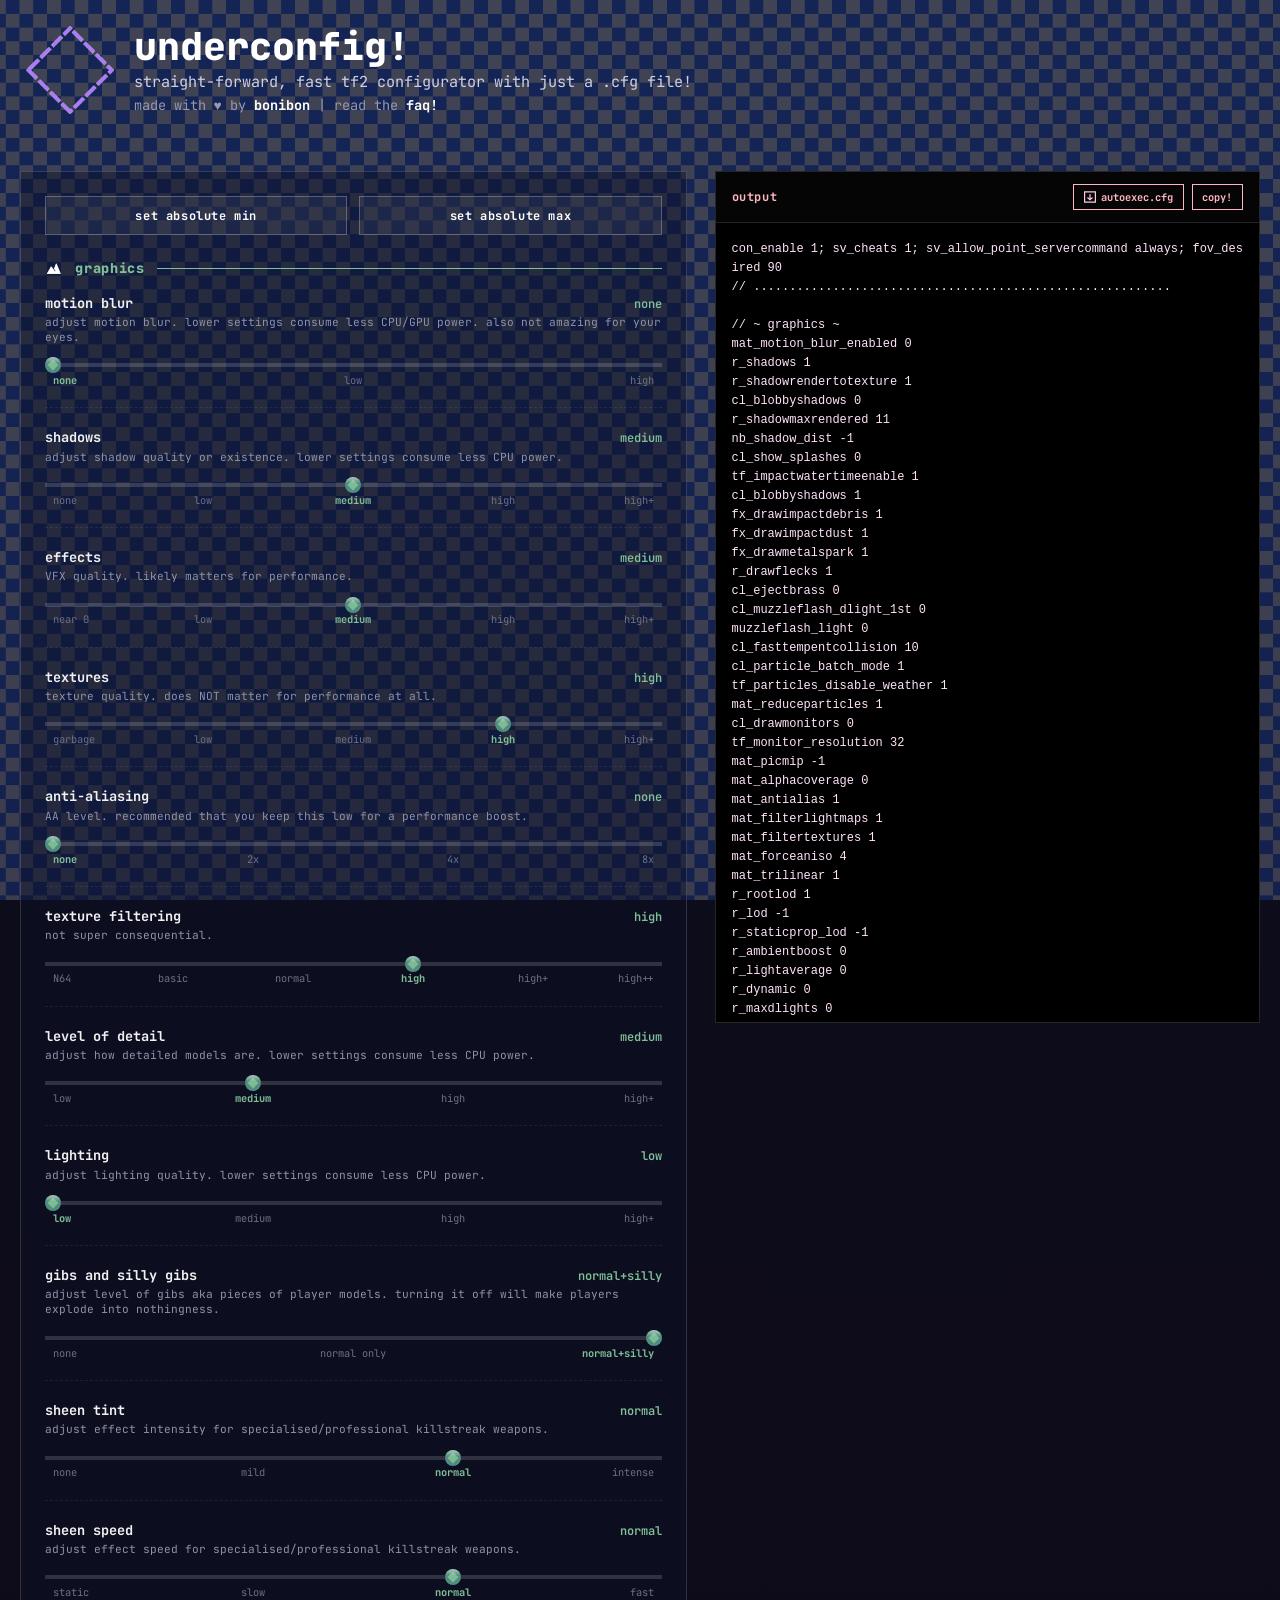
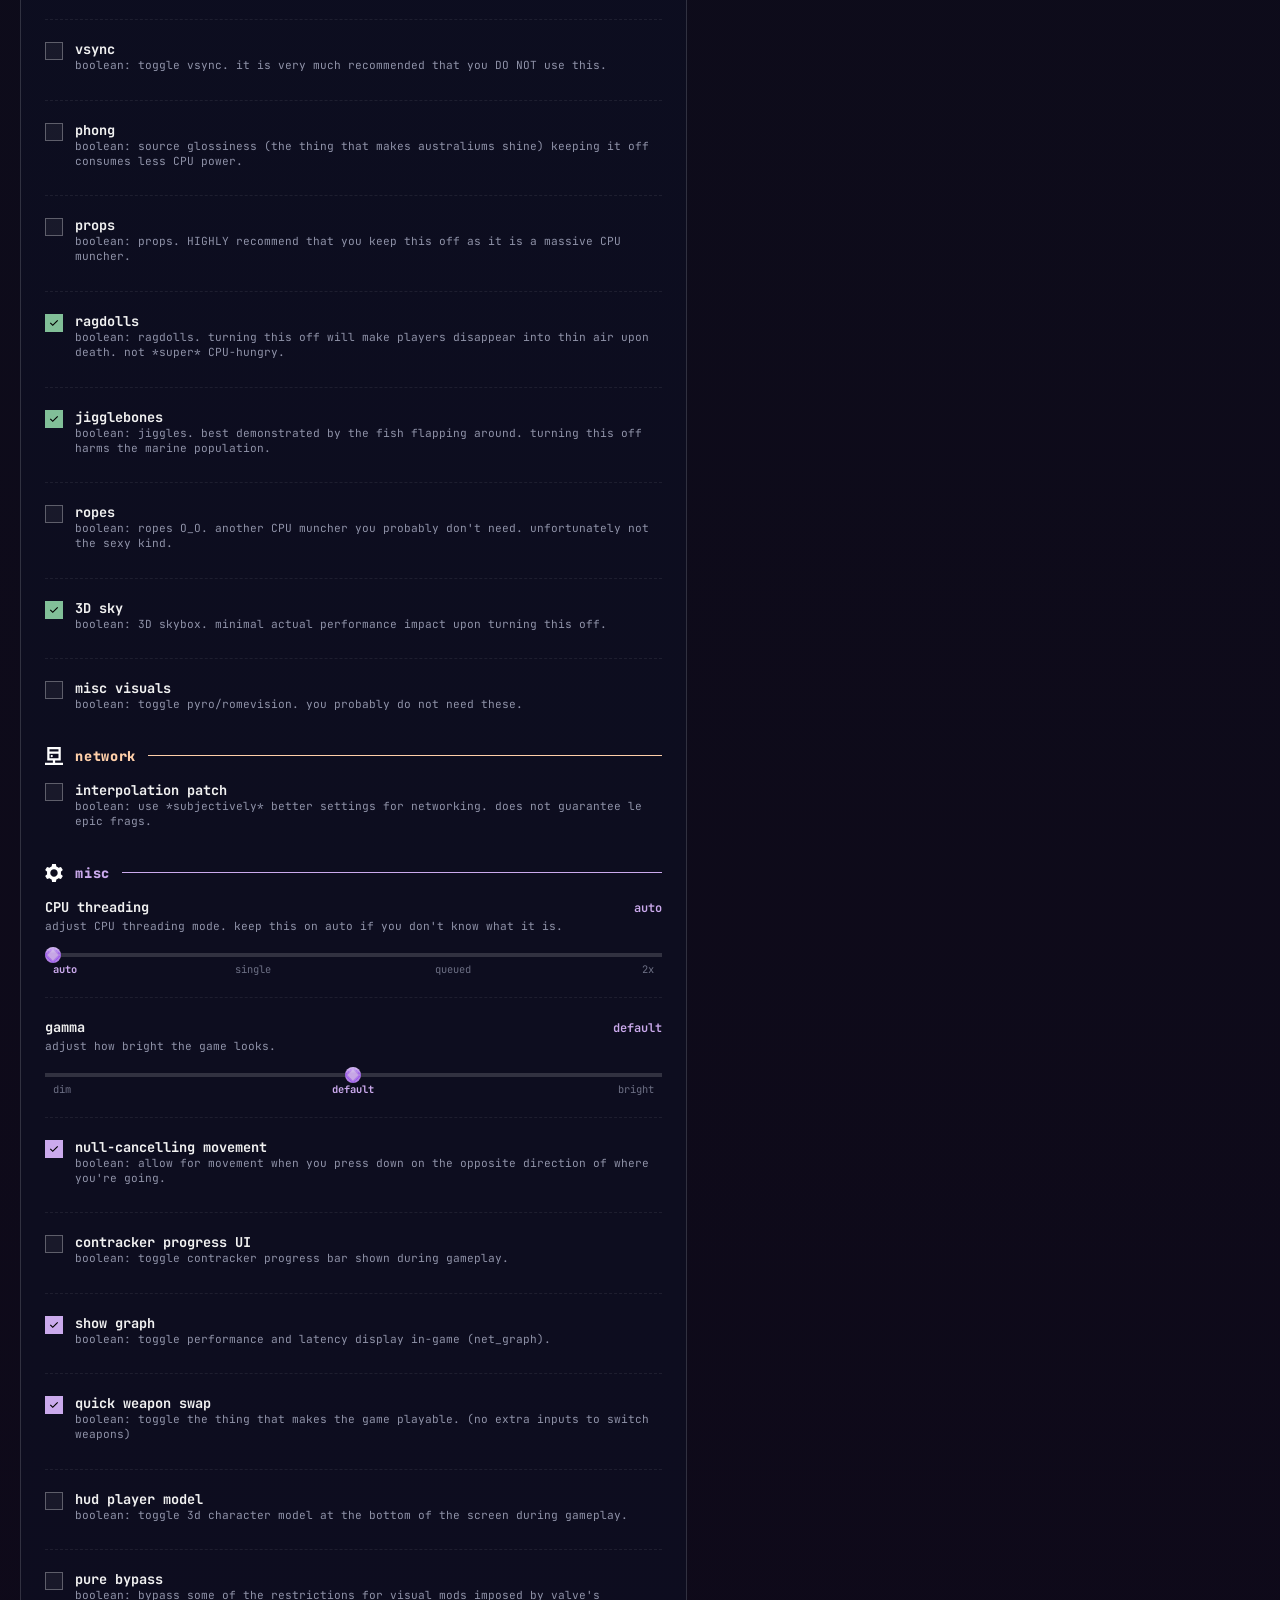
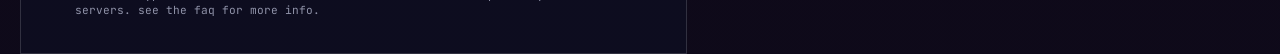
==== index.html @ ef6b5f92 "the thing" ====
<!doctype html>
<html lang="en">
  <head>
    <meta name="darkreader-lock" />
    <meta charset="UTF-8" />
    <meta name="viewport" content="width=device-width, initial-scale=1.0" />
    <title>underconfig!</title>
    <meta name="description" content="straight-forward, fast tf2 configurator with just a .cfg file!">
    <link rel="icon" type="image/png" href="assets/uconf-logo.png" />
    <link rel="stylesheet" href="layout-a.css" />
    <link rel="stylesheet" href="layout-b.css" />
  </head>
  <body>
    <header class="heading-container">
      <div class="heading">
        <img src="assets/uconf-logo.png" class="ulogo nodrag" draggable="false" />
        <div class="htext">
          <h1 class="uconf-title">underconfig!</h1>
          <p class="uconf-desc">straight-forward, fast tf2 configurator with just a .cfg file!</p>
          <span class="uconf-author">made with ♥ by <a href="https://boni.moe/" target="_blank" rel="noopener noreferrer">bonibon</a> | read the <a href="faq/index.html">faq!</a></span>
        </div>
      </div>
    </header>

    <main class="app-layout">
      <section class="adjustments">
        <div class="panelactions">
          <button type="button" id="btn-min" class="btn-action">set absolute min</button>
          <button type="button" id="btn-max" class="btn-action">set absolute max</button>
        </div>

        <div id="controls-container" class="controls-container"></div>
      </section>

      <section class="outputpanel">
        <div class="output-header">
          <span class="output-title">output</span>
          <div class="output-actions">
            <button type="button" id="btn-down" class="btn-down">
              <img src="assets/down.svg" class="btn-icon" draggable="false" />
              autoexec.cfg
            </button>
            <button type="button" id="btn-copy" class="btn-copy">copy!</button>
          </div>
        </div>
        <pre class="codeblock"><code id="cfg-output"></code></pre>
      </section>
    </main>

    <script src="generator.js"></script>
  </body>
</html>
---- layout-a.css ----
@font-face {
  font-family: 'jbmono';
  src: url('assets/jbmono.ttf') format('truetype-variations'),
       url('assets/jbmono.ttf') format('truetype');
  font-weight: 100 900;
  font-style: normal;
}

@font-face {
  font-family: 'jbmonoit';
  src: url('assets/jbmono-ita.ttf') format('truetype-variations'),
       url('assets/jbmono-ita.ttf') format('truetype');
  font-weight: 100 900;
  font-style: italic;
}

a {
  color: rgb(255, 255, 255);
  font-weight: bold;
  text-decoration: none;
}

:root {
  background-color: #000;
  font-family: 'jbmono', monospace;
  color: #ffffff;
  overflow-x: hidden;
  overflow-y: auto;
}

*, *::before, *::after {
  box-sizing: border-box;
}

body {
  background: linear-gradient(rgba(18, 19, 39, 0.7), rgba(18, 12, 32, 0.8)),
              url('assets/uconf-uibg.png') no-repeat center center fixed;
  background-size: cover;
  margin: 0;
  

  padding: clamp(1.5rem, 4vw, 3rem);
  min-height: 100vh;
  

  display: flex;
  flex-direction: column;
  align-items: flex-start;
}

.heading-container {
  width: 100%;
  max-width: 800px;
  margin: 2%;
}

.heading {
  display: flex;
  align-items: center;
  gap: 1.25rem;
}

.ulogo {
  width: clamp(3.5rem, 7vw, 5.5rem);
  height: auto;
  flex-shrink: 0;
}

.htext {
  display: flex;
  flex-direction: column;
  gap: 0.25rem;
}

.uconf-title {
  margin: 0;
  font-size: clamp(1.5rem, 3.5vw, 2.4rem);
  font-weight: 800;
  line-height: 1.1;
}

.uconf-desc {
  margin: 0;
  font-size: clamp(0.75rem, 1.4vw, 0.95rem);
  color: #cfcfe2;
  line-height: 1.3;
}

.uconf-author {
  font-size: clamp(0.7rem, 1.2vw, 0.85rem);
  color: #9898b0;
}

.nodrag {
  user-select: none;
  -webkit-user-select: none;
  -moz-user-select: none;
  -webkit-user-drag: none;
}




@media (max-width: 480px) {
  .heading {
    flex-direction: column;
    align-items: flex-start;
    gap: 0.75rem;
  }
}
---- layout-b.css ----
*,
*::before,
*::after {
  box-sizing: border-box;
}

html, 
body {
  width: 100%;
  max-width: 100%;
  overflow-x: hidden;
  margin: 0;
  padding: 0;
}


.app-layout {
  display: grid;
  grid-template-columns: minmax(0, 1.1fr) minmax(0, 0.9fr);
  gap: 1.75rem;
  width: 100%;
  max-width: 1400px;
  margin: 2rem auto 0 auto;
  padding: 0 1.25rem;
  align-items: start;
}

.adjustments {
  background: rgba(13, 16, 38, 0.45);
  border: 1px solid rgba(255, 255, 255, 0.15);
  border-radius: 0;
  padding: 1.5rem;
  min-width: 0;
  width: 100%;
}

.panelactions {
  display: flex;
  gap: 0.75rem;
  margin-bottom: 1.5rem;
  width: 100%;
}

.btn-action {
  flex: 1;
  min-width: 0;
  background: rgba(255, 255, 255, 0.05);
  border: 1px solid rgba(255, 255, 255, 0.25);
  border-radius: 0;
  color: #ffffff;
  font-family: 'jbmono', monospace;
  font-size: 0.75rem;
  font-weight: 700;
  letter-spacing: 0.05em;
  padding: 0.65rem 0.5rem;
  cursor: pointer;
  white-space: nowrap;
  overflow: hidden;
  text-overflow: ellipsis;
  text-align: center;
}

.btn-action:hover {
  background: rgba(255, 255, 255, 0.15);
  border-color: #ffffff;
}

.btn-action:active {
  background: rgba(255, 255, 255, 0.25);
}

.catblock {
  margin-top: 1.5rem;
  width: 100%;
}

.catblock:first-of-type {
  margin-top: 0;
}

.catheader {
  display: flex;
  align-items: center;
  gap: 0.75rem;
  margin-bottom: 1rem;
  width: 100%;
}

.caticon {
  width: 1.15rem;
  height: 1.15rem;
  filter: invert(1);
  flex-shrink: 0;
}

.cattitle {
  font-size: 0.85rem;
  font-weight: 800;
  letter-spacing: 0.05em;
  text-transform: lowercase;
  white-space: nowrap;
}

.catline {
  flex-grow: 1;
  height: 1px;
  border: none;
  margin: 0;
}

.theme-graphics {
  --cat-color: #81bf98;
}

.theme-network {
  --cat-color: #ffcfa9;
}

.theme-misc {
  --cat-color: #cbaaed;
}

.theme-graphics .cattitle { color: var(--cat-color); }
.theme-graphics .catline { background: var(--cat-color); }

.theme-network .cattitle { color: var(--cat-color); }
.theme-network .catline { background: var(--cat-color); }

.theme-misc .cattitle { color: var(--cat-color); }
.theme-misc .catline { background: var(--cat-color); }

.convitem {
  display: flex;
  flex-direction: column;
  margin-bottom: 1.25rem;
  padding-bottom: 1rem;
  border-bottom: 1px dashed rgba(255, 255, 255, 0.07);
  width: 100%;
}

.convitem:last-child {
  border-bottom: none;
  margin-bottom: 0;
  padding-bottom: 0;
}

.convlabel-row {
  display: flex;
  justify-content: space-between;
  align-items: baseline;
  margin-bottom: 0.2rem;
  gap: 0.5rem;
}

.convlabel {
  font-size: 0.85rem;
  font-weight: 700;
  color: #f1f1f1;
}

.convcurrent-val {
  font-size: 0.75rem;
  color: var(--cat-color);
  font-weight: 600;
  white-space: nowrap;
}

.convdesc {
  font-size: 0.7rem;
  color: #8f92a8;
  margin: 0 0 0.65rem 0;
  line-height: 1.35;
  word-break: break-word;
}

.slider-container {
  display: flex;
  flex-direction: column;
  width: 100%;
}

.sslider {
  -webkit-appearance: none;
  appearance: none;
  width: 100%;
  height: 4px;
  background: rgba(255, 255, 255, 0.15);
  border-radius: 0;
  outline: none;
  cursor: pointer;
  margin: 0.5rem 0 0 0;
}

.sslider::-webkit-slider-thumb {
  -webkit-appearance: none;
  appearance: none;
  width: 16px;
  height: 16px;
  background: 
    linear-gradient(180deg, rgba(255, 255, 255, 0.3) 0%, rgba(0, 0, 0, 0.5) 40%),
    url('assets/uconf-uiel.png') center / contain no-repeat,
    var(--cat-color);
  background-blend-mode: overlay, normal;
  border-radius: 20px;
  cursor: pointer;
}

.sslider::-moz-range-thumb {
  width: 16px;
  height: 16px;
  background: 
    linear-gradient(180deg, rgba(255, 255, 255, 0.3) 0%, rgba(0, 0, 0, 0.5) 100%),
    url('assets/uconf-uiel.png') center / contain no-repeat,
    var(--cat-color);
  background-blend-mode: overlay, normal;
  border: 1px solid rgba(255, 255, 255, 0.4);
  box-shadow: 0 0 6px rgba(0, 0, 0, 0.5);
  border-radius: 0;
  cursor: pointer;
}

.slider-ticks {
  position: relative;
  width: 100%;
  height: 1.15rem;
  margin-top: 0.35rem;
}

.slider-tick {
  position: absolute;
  transform: translateX(-50%);
  font-size: 0.65rem;
  color: #6d7085;
  cursor: pointer;
  user-select: none;
  white-space: nowrap;
}

.slider-tick.active {
  color: var(--cat-color);
  font-weight: 700;
}


.slider-tick:first-child {
  transform: translateX(0);
}
.slider-tick:last-child {
  transform: translateX(-100%);
}


.checkbox-row {
  display: flex;
  align-items: flex-start;
  gap: 0.75rem;
  cursor: pointer;
  user-select: none;
  width: 100%;
}

.checkbox-native {
  position: absolute;
  opacity: 0;
  cursor: pointer;
  height: 0;
  width: 0;
}

.checkbox-custom {
  width: 18px;
  height: 18px;
  background: rgba(255, 255, 255, 0.05);
  border: 1px solid rgba(255, 255, 255, 0.3);
  border-radius: 0;
  display: flex;
  align-items: center;
  justify-content: center;
  flex-shrink: 0;
  margin-top: 2px;
}

.checkbox-native:checked ~ .checkbox-custom {
  background: var(--cat-color);
  border-color: var(--cat-color);
}

.checkbox-icon {
  width: 12px;
  height: 12px;
  display: none;
}

.checkbox-native:checked ~ .checkbox-custom .checkbox-icon {
  display: block;
}

.outputpanel {
  background-color: #000000;
  border: 1px solid rgba(255, 255, 255, 0.15);
  border-radius: 0;
  display: flex;
  flex-direction: column;
  position: sticky;
  top: 1.5rem;
  max-height: calc(100vh - 3rem);
  min-width: 0;
  width: 100%;
}

.output-header {
  display: flex;
  justify-content: space-between;
  align-items: center;
  padding: 0.75rem 1rem;
  border-bottom: 1px solid rgba(255, 255, 255, 0.12);
  background: #050505;
  gap: 0.5rem;
}

.output-title {
  font-size: 0.75rem;
  color: #ffb6c1;
  font-weight: 700;
  letter-spacing: 0.05em;
  text-transform: lowercase;
  white-space: nowrap;
}

.output-actions {
  display: flex;
  align-items: center;
  gap: 0.5rem;
  flex-shrink: 0;
}

.btn-down,
.btn-copy {
  display: inline-flex;
  align-items: center;
  gap: 0.35rem;
  background: transparent;
  border: 1px solid #ffb6c1;
  border-radius: 0;
  color: #ffb6c1;
  font-family: 'jbmono', monospace;
  font-size: 0.65rem;
  font-weight: 700;
  padding: 0.3rem 0.6rem;
  cursor: pointer;
  white-space: nowrap;
}

.btn-down:hover,
.btn-copy:hover {
  background: #ffb6c1;
  color: #000000;
}

.btn-icon {
  width: 0.75rem;
  height: 0.75rem;
  filter: brightness(0) saturate(100%) invert(82%) sepia(21%) saturate(632%) hue-rotate(297deg) brightness(103%) contrast(102%);
}

.btn-down:hover .btn-icon {
  filter: brightness(0);
}


.codeblock {
  margin: 0;
  padding: 1rem;
  background-color: #000000;
  color: #ffe3f9;
  font-family: 'jbmono', monospace;
  font-size: 0.75rem;
  line-height: 1.5;
  overflow-y: auto;
  overflow-x: hidden;
  flex-grow: 1;
  white-space: pre-wrap;
  word-break: break-all;
  max-width: 100%;
}

.codeblock::-webkit-scrollbar,
.adjustments::-webkit-scrollbar {
  width: 5px;
}
.codeblock::-webkit-scrollbar-track,
.adjustments::-webkit-scrollbar-track {
  background: #000000;
}
.codeblock::-webkit-scrollbar-thumb,
.adjustments::-webkit-scrollbar-thumb {
  background: rgba(255, 182, 193, 0.3);
}


@media (max-width: 900px) {
  .app-layout {
    grid-template-columns: minmax(0, 1fr);
    gap: 1.25rem;
    margin-top: 1rem;
    padding: 0 1rem;
  }
  
  .outputpanel {
    position: static;
    max-height: 450px;
  }

  .adjustments {
    padding: 1.25rem;
  }
}

@media (max-width: 480px) {
  .panelactions {
    flex-direction: column;
  }
  
  .output-header {
    flex-direction: column;
    align-items: flex-start;
    gap: 0.75rem;
  }

  .output-actions {
    width: 100%;
    justify-content: flex-start;
  }
}
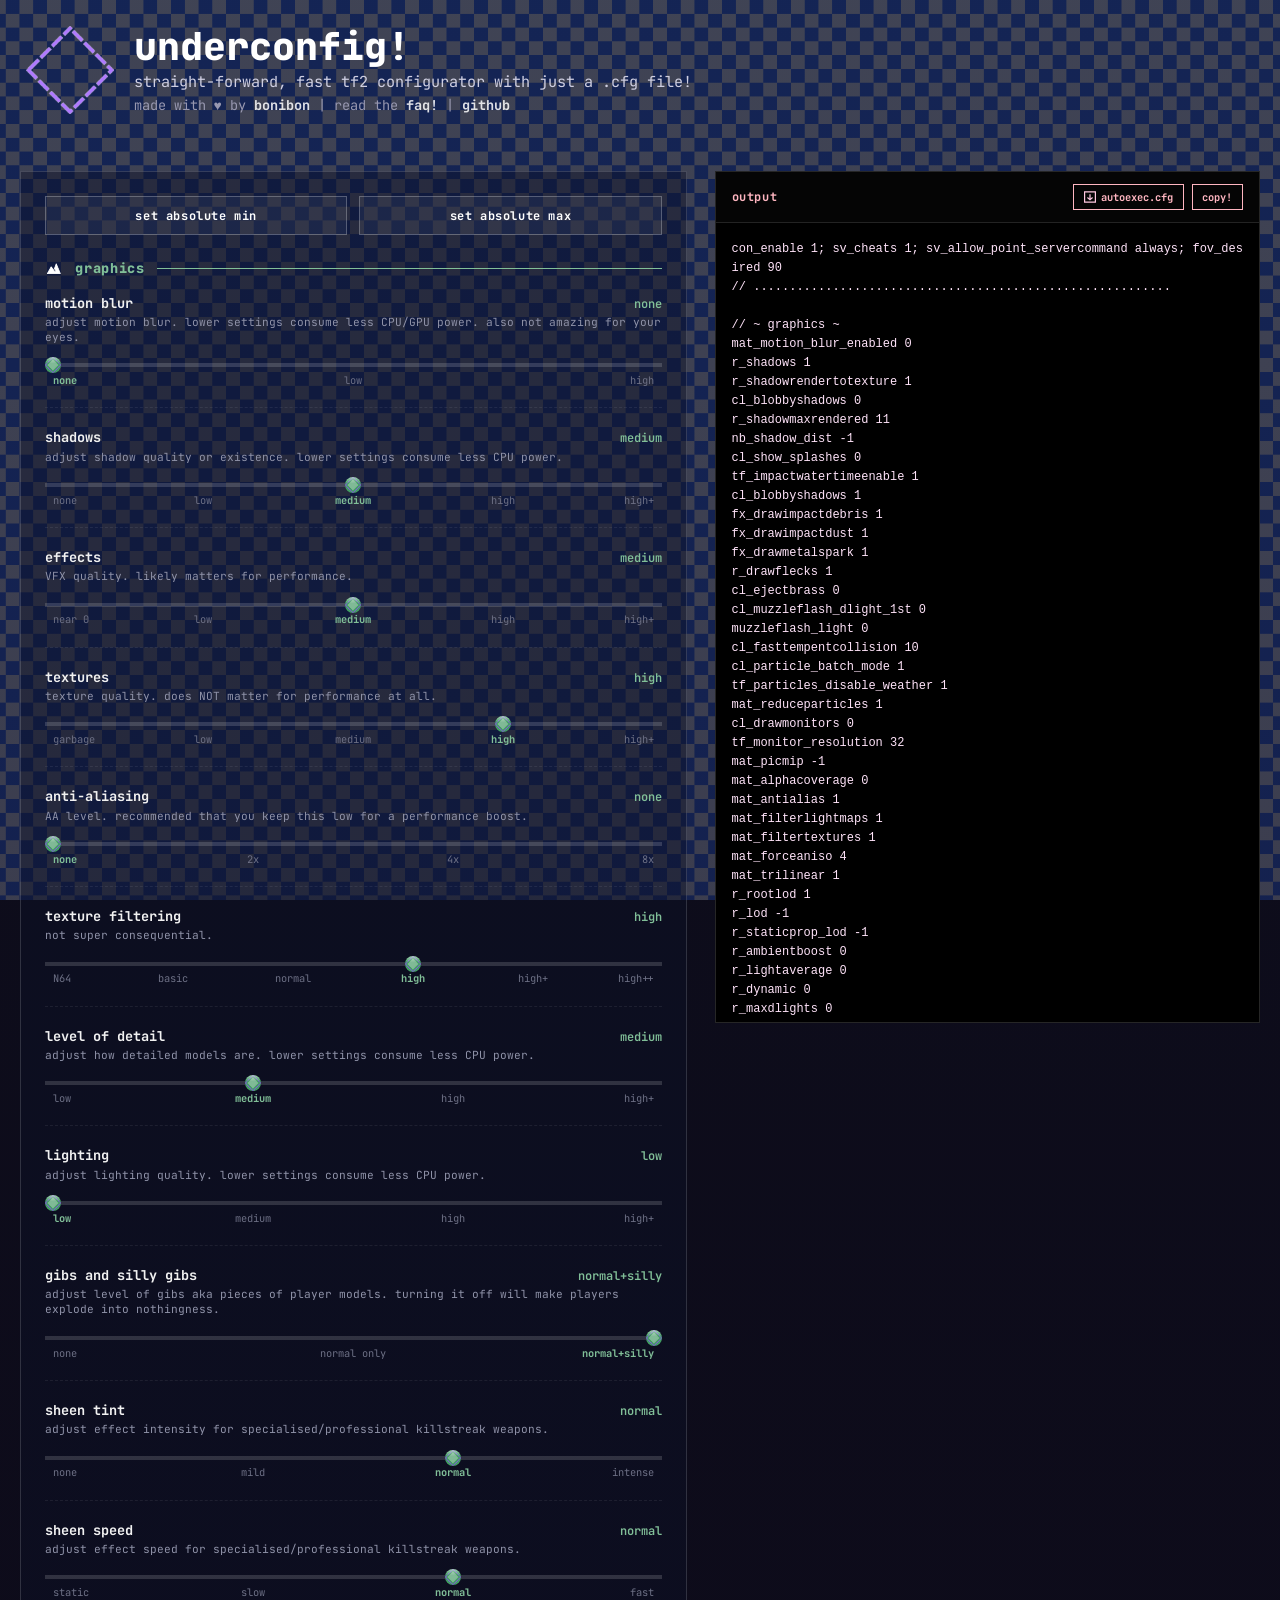
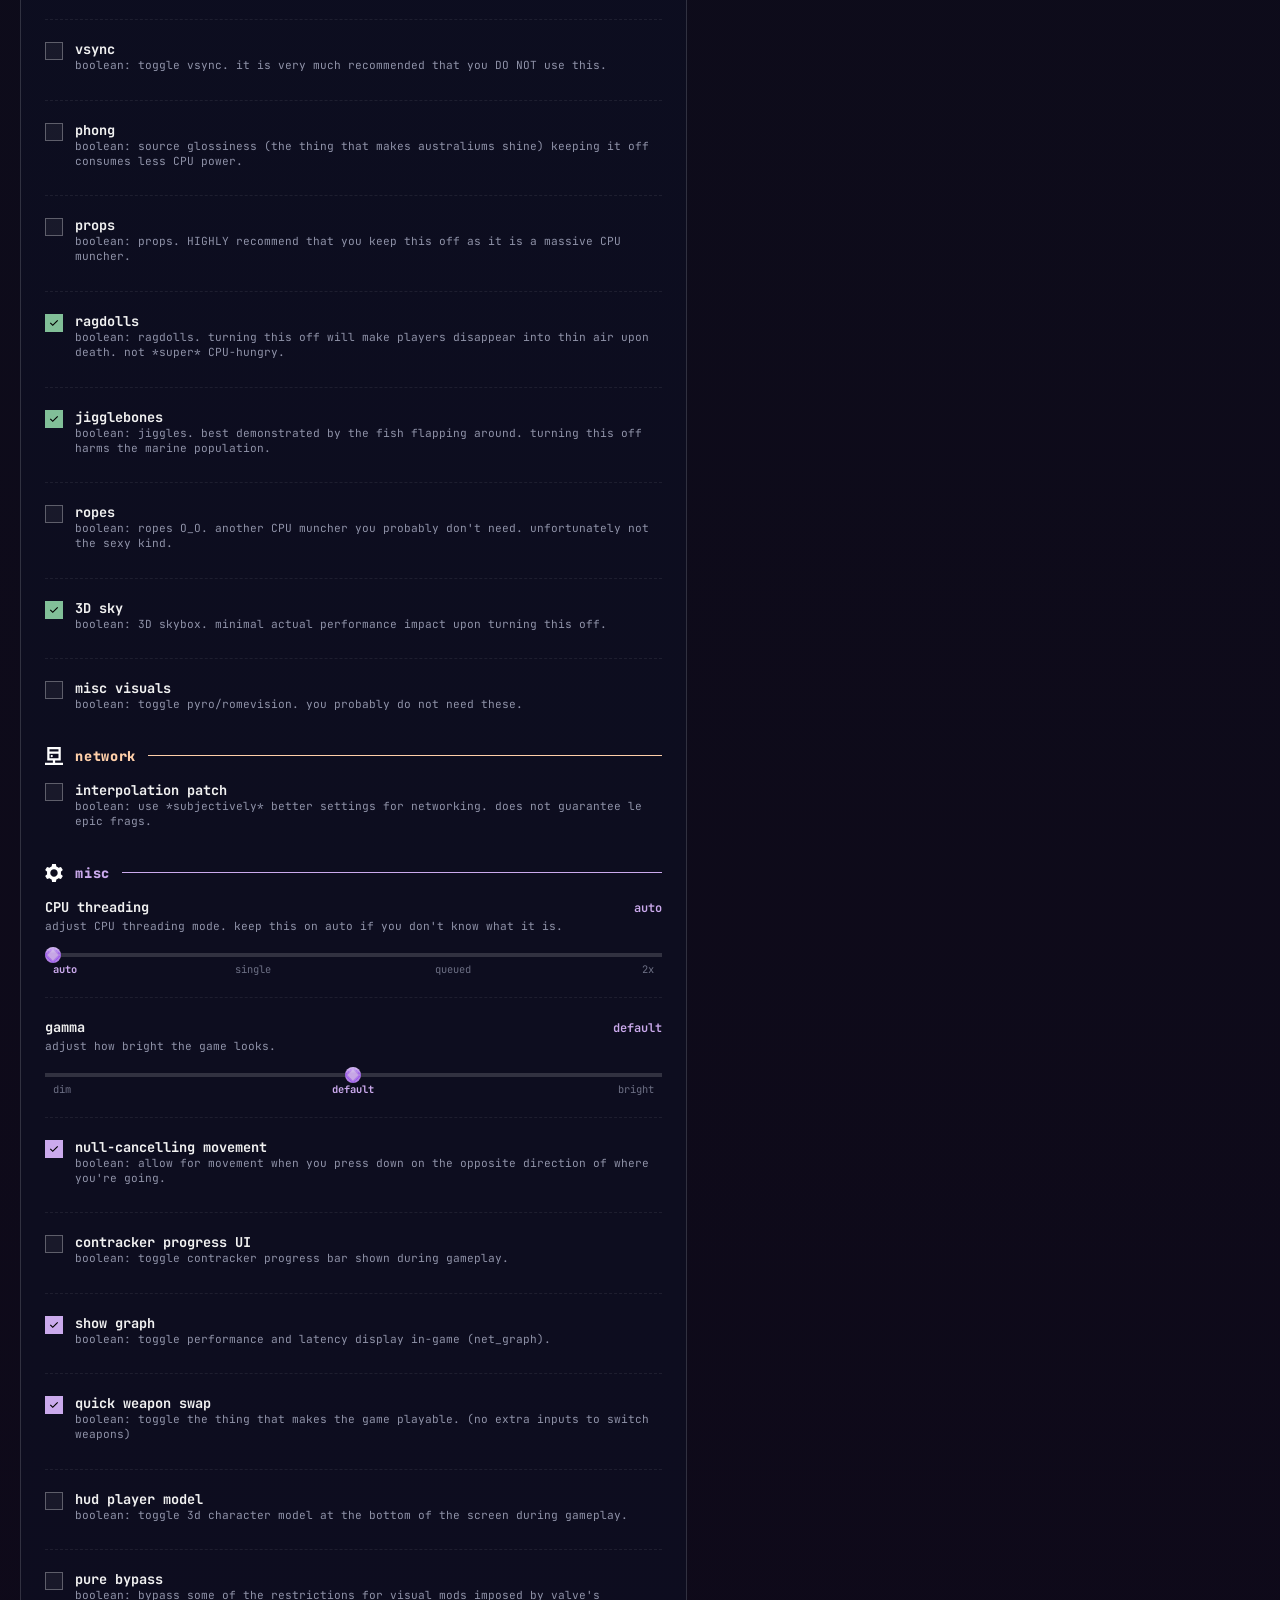
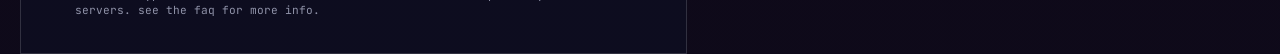
==== commit 609ad1dc: "link hover" ====
--- a/index.html
+++ b/index.html
@@ -17,7 +17,7 @@
         <div class="htext">
           <h1 class="uconf-title">underconfig!</h1>
           <p class="uconf-desc">straight-forward, fast tf2 configurator with just a .cfg file!</p>
-          <span class="uconf-author">made with ♥ by <a href="https://boni.moe/" target="_blank" rel="noopener noreferrer">bonibon</a> | read the <a href="faq/index.html">faq!</a></span>
+          <span class="uconf-author">made with ♥ by <a href="https://boni.moe/" target="_blank" rel="noopener noreferrer" class="headlink">bonibon</a> | read the <a href="faq/index.html" class="headlink">faq!</a> | <a href="https://github.com/boninyaa/underconfig" target="_blank" rel="noopener noreferrer" class="headlink"> github</a></span>
         </div>
       </div>
     </header>
--- a/layout-a.css
+++ b/layout-a.css
@@ -19,6 +19,22 @@
   font-weight: bold;
   text-decoration: none;
 }
+
+.headlink {
+  color: #ffffff;
+  text-decoration: none;
+  font-weight: 700;
+  opacity: 0.85;
+  display: inline-block;
+  width: fit-content;
+}
+
+.headlink:hover {
+  color: #b6fffb;
+  text-decoration: none;
+  opacity: 1
+}
+
 
 :root {
   background-color: #000;
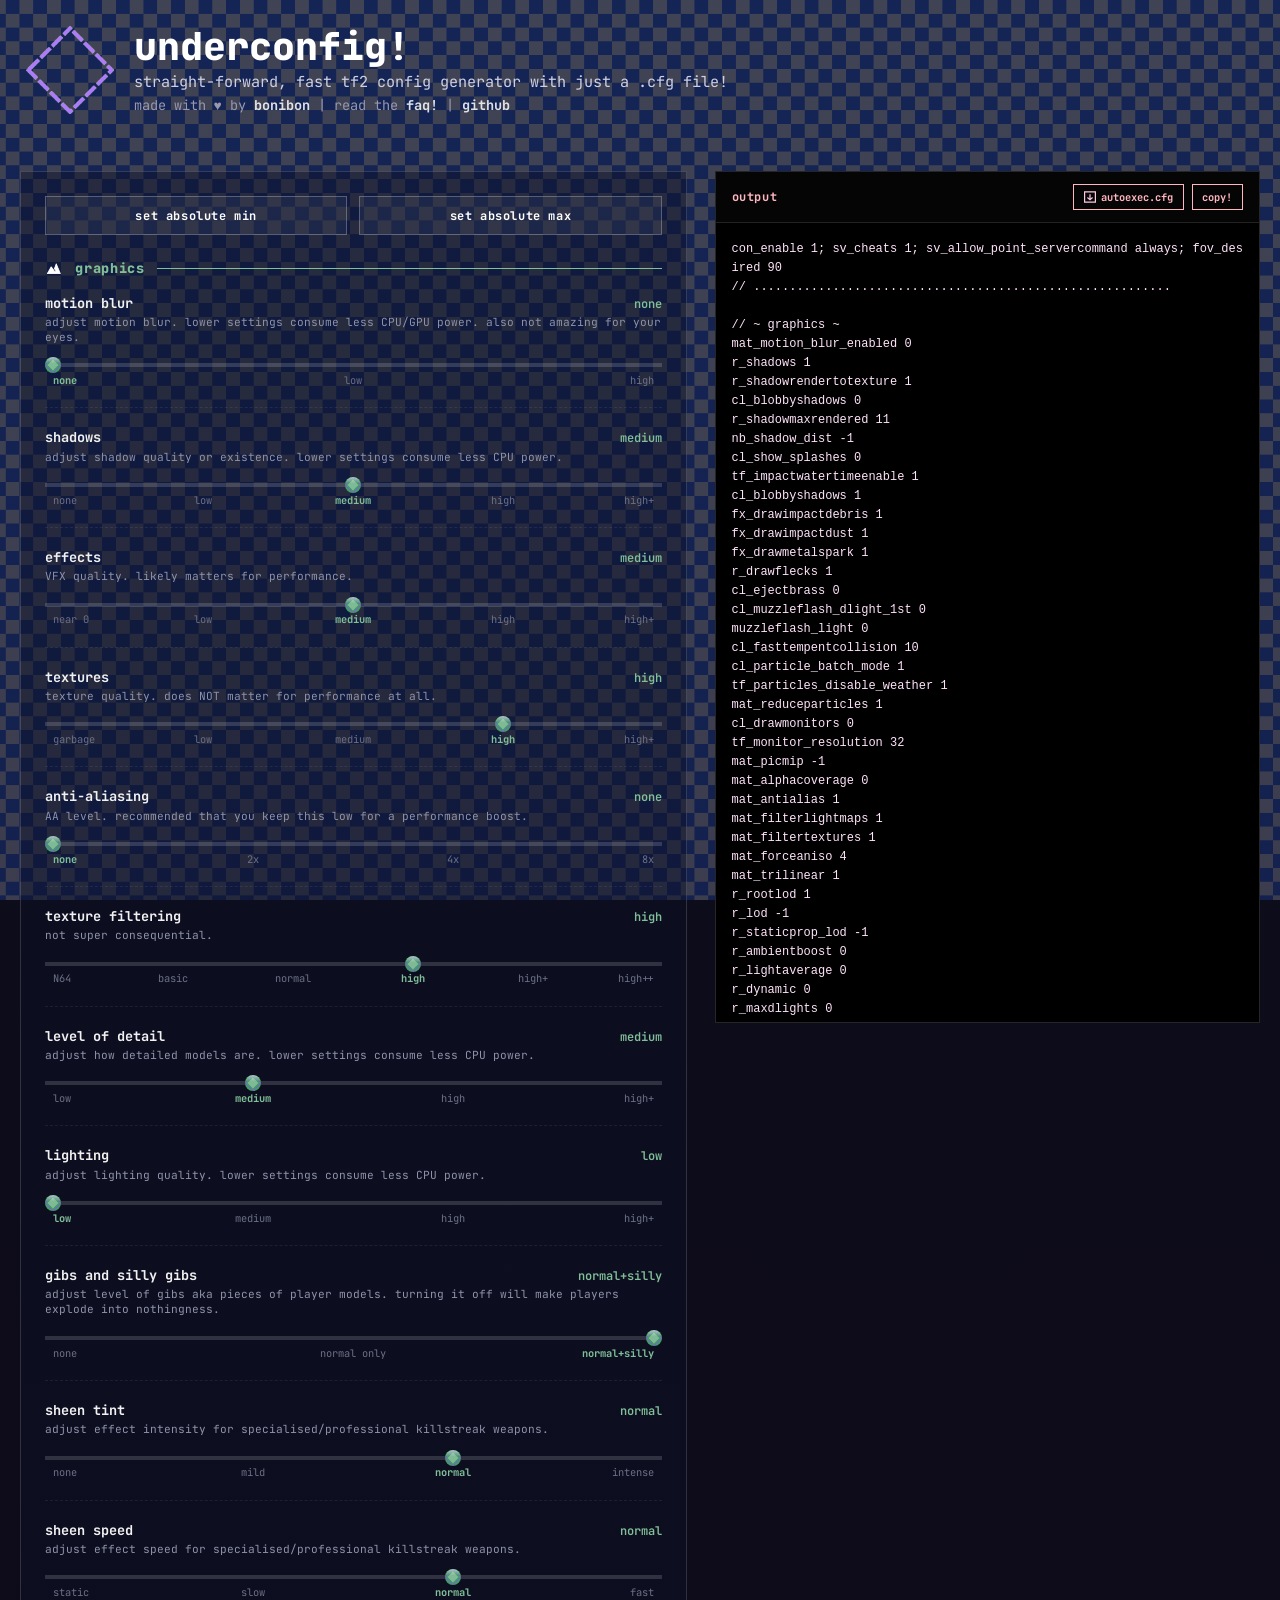
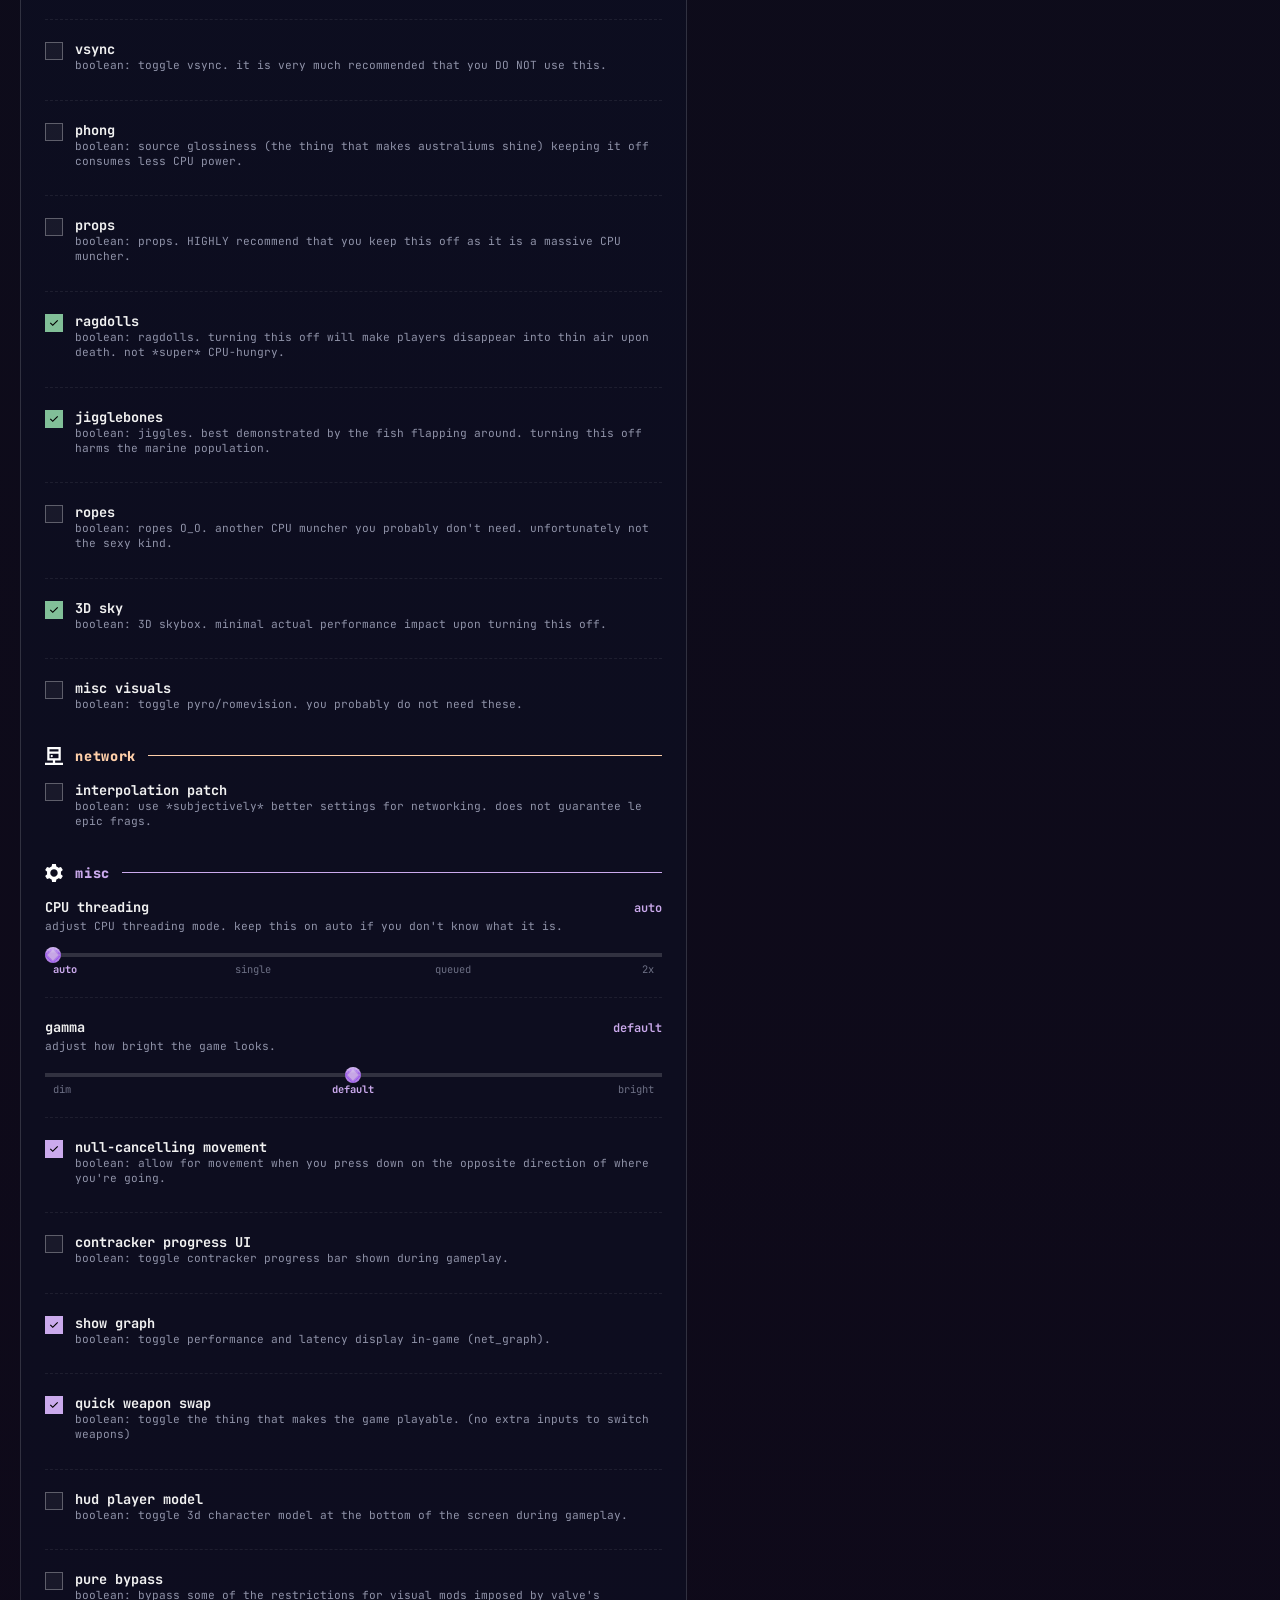
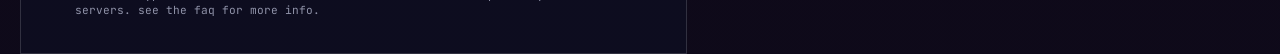
==== commit cfa58d4e: "config generator" ====
--- a/index.html
+++ b/index.html
@@ -5,7 +5,7 @@
     <meta charset="UTF-8" />
     <meta name="viewport" content="width=device-width, initial-scale=1.0" />
     <title>underconfig!</title>
-    <meta name="description" content="straight-forward, fast tf2 configurator with just a .cfg file!">
+    <meta name="description" content="straight-forward, fast tf2 config generator with just a .cfg file!">
     <link rel="icon" type="image/png" href="assets/uconf-logo.png" />
     <link rel="stylesheet" href="layout-a.css" />
     <link rel="stylesheet" href="layout-b.css" />
@@ -16,7 +16,7 @@
         <img src="assets/uconf-logo.png" class="ulogo nodrag" draggable="false" />
         <div class="htext">
           <h1 class="uconf-title">underconfig!</h1>
-          <p class="uconf-desc">straight-forward, fast tf2 configurator with just a .cfg file!</p>
+          <p class="uconf-desc">straight-forward, fast tf2 config generator with just a .cfg file!</p>
           <span class="uconf-author">made with ♥ by <a href="https://boni.moe/" target="_blank" rel="noopener noreferrer" class="headlink">bonibon</a> | read the <a href="faq/index.html" class="headlink">faq!</a> | <a href="https://github.com/boninyaa/underconfig" target="_blank" rel="noopener noreferrer" class="headlink"> github</a></span>
         </div>
       </div>
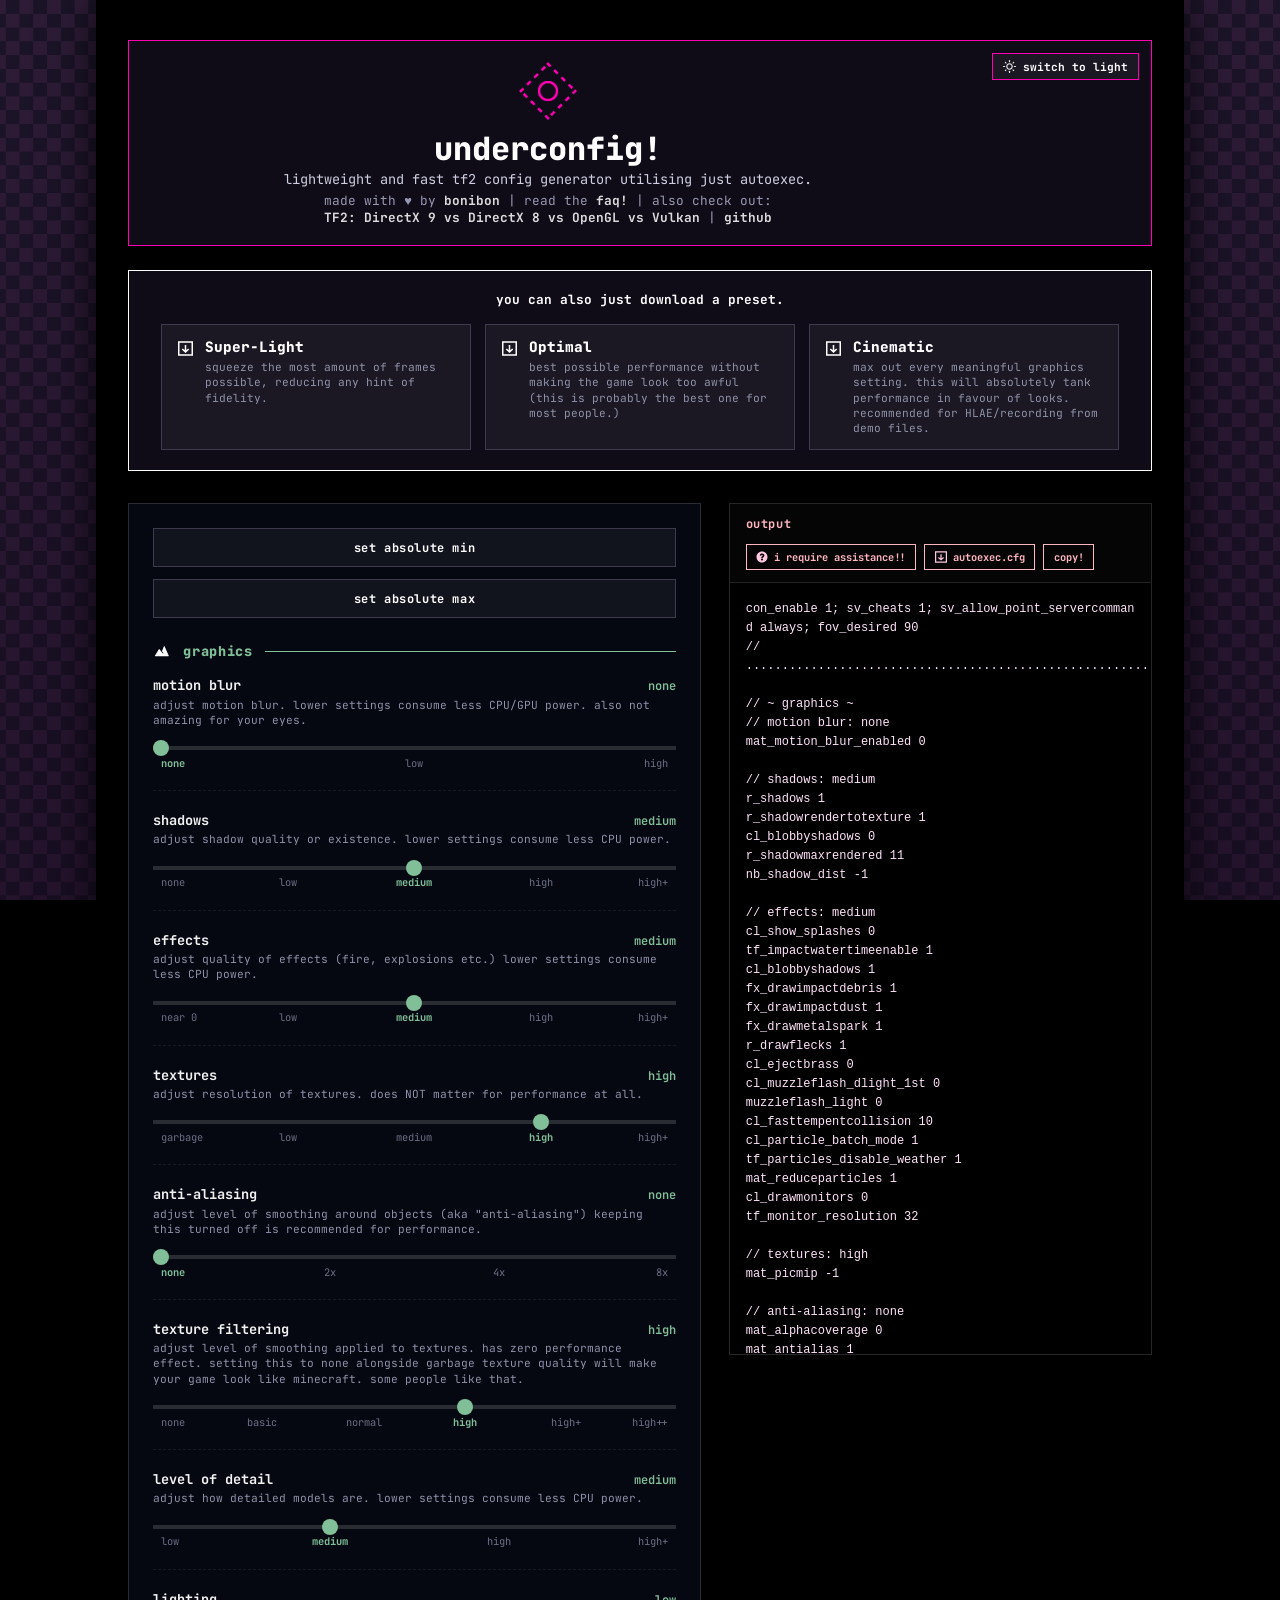
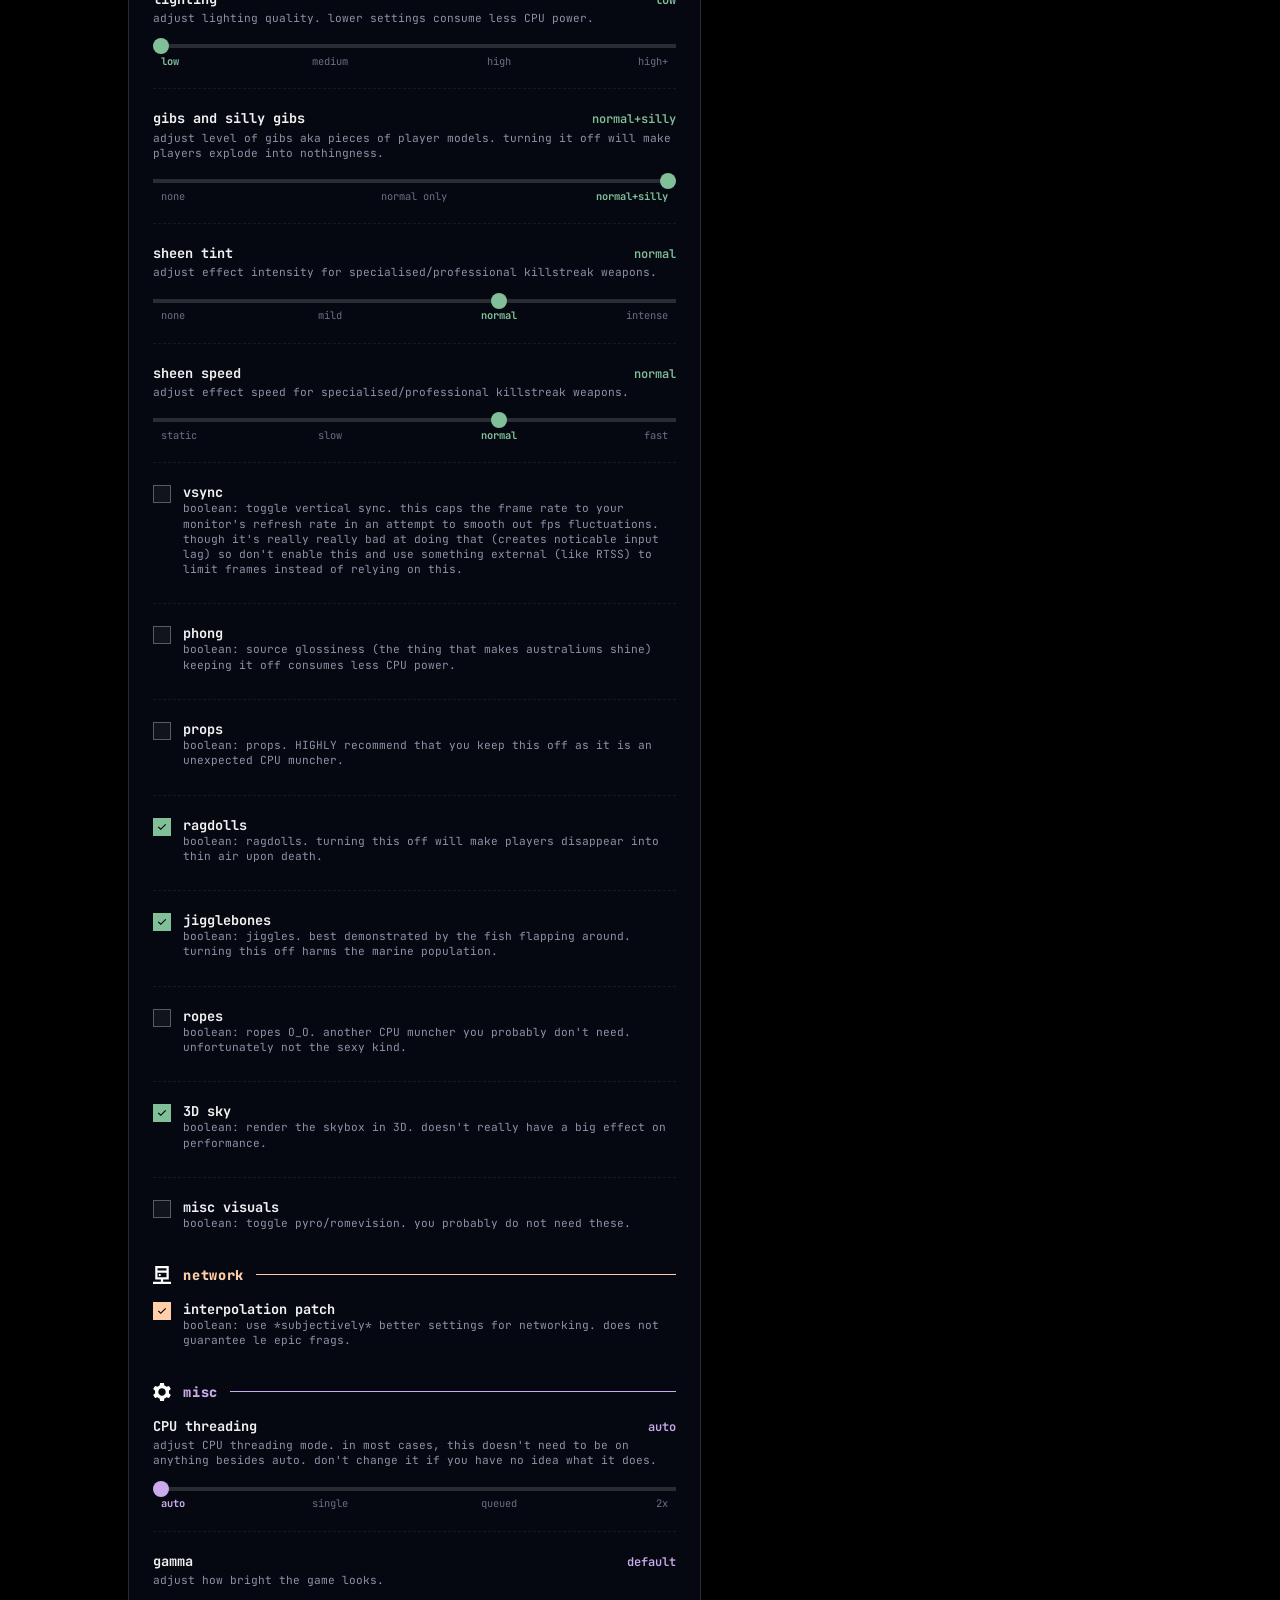
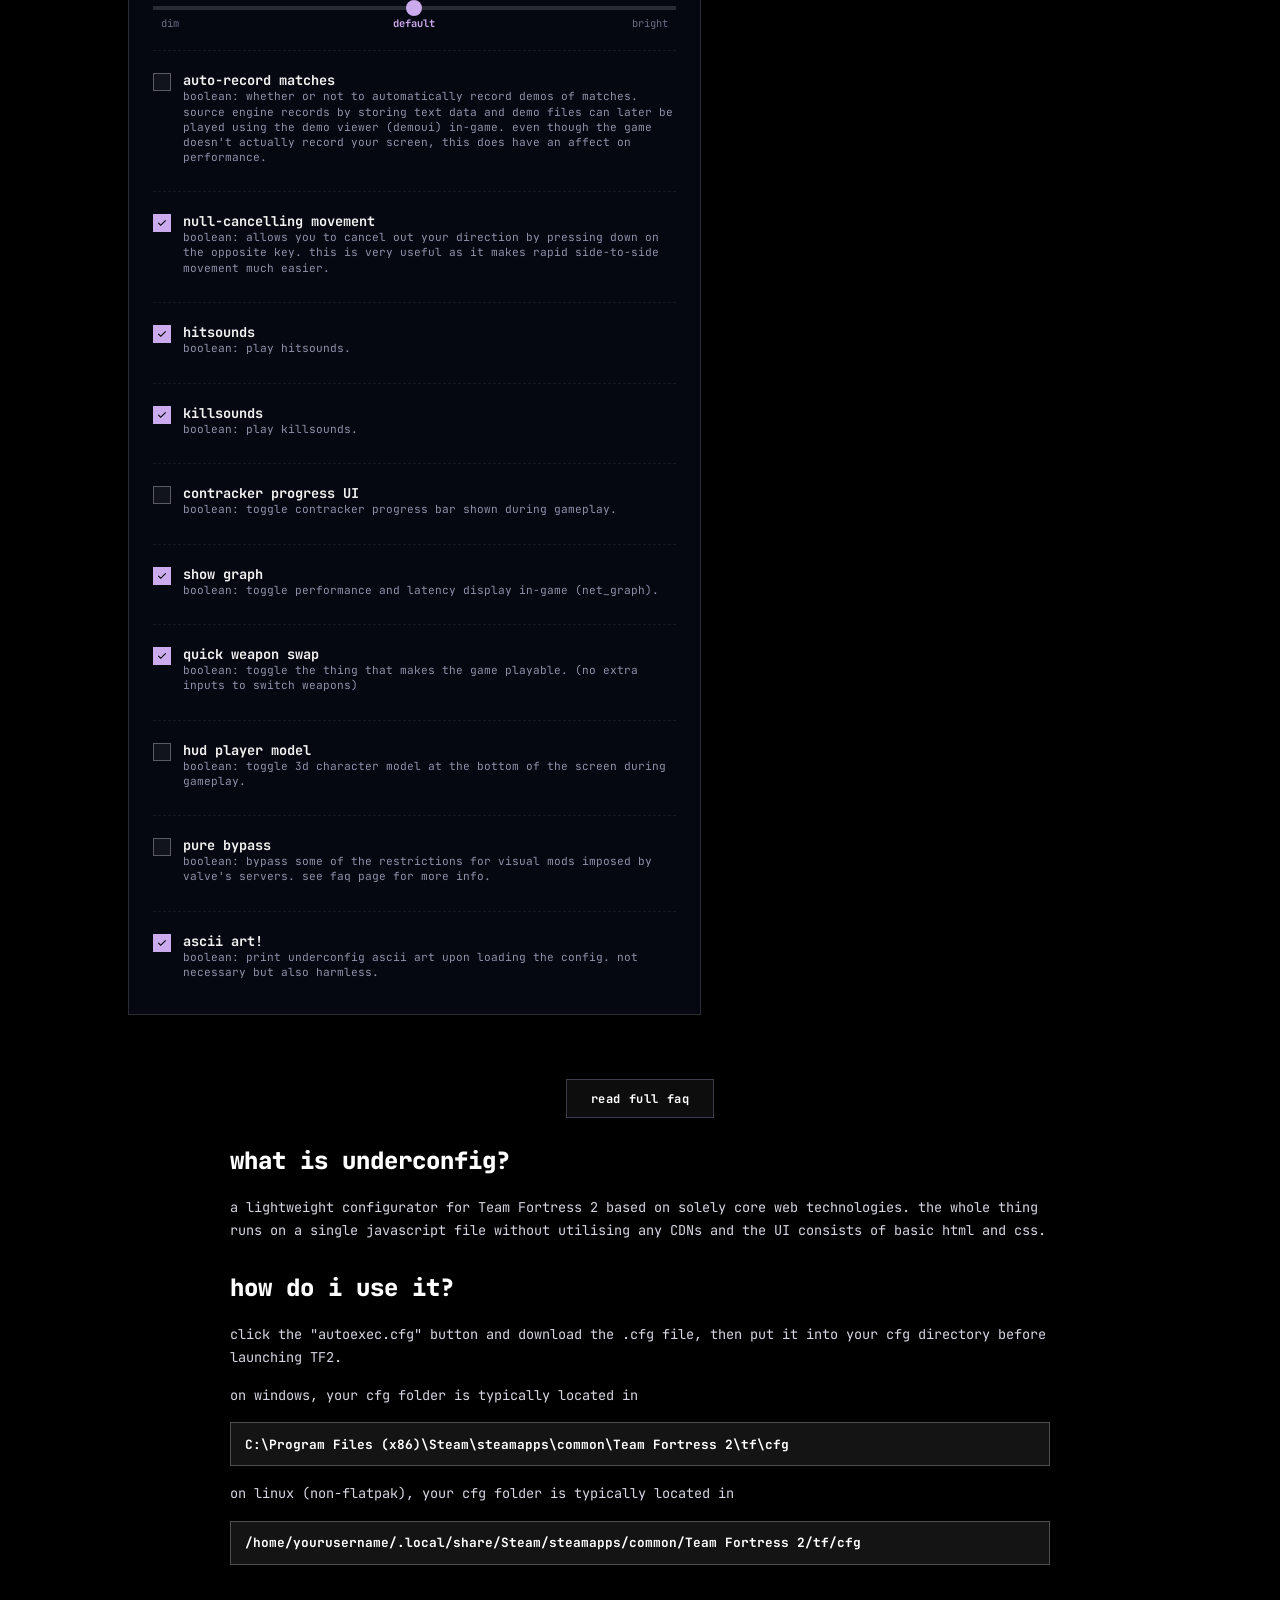
==== commit bbad863e: "push latest revision (at last, lol)" ====
--- a/index.html
+++ b/index.html
@@ -5,48 +5,116 @@
     <meta charset="UTF-8" />
     <meta name="viewport" content="width=device-width, initial-scale=1.0" />
     <title>underconfig!</title>
-    <meta name="description" content="straight-forward, fast tf2 config generator with just a .cfg file!">
+    <meta name="description" content="lightweight and fast tf2 config generator utilising just autoexec.">
     <link rel="icon" type="image/png" href="assets/uconf-logo.png" />
-    <link rel="stylesheet" href="layout-a.css" />
-    <link rel="stylesheet" href="layout-b.css" />
+    <link rel="stylesheet" href="style.css" />
+    <script>
+      if (localStorage.getItem('underconfig-theme') === 'light') {
+        document.documentElement.classList.add('light-mode');
+      }
+    </script>
   </head>
   <body>
-    <header class="heading-container">
-      <div class="heading">
-        <img src="assets/uconf-logo.png" class="ulogo nodrag" draggable="false" />
-        <div class="htext">
-          <h1 class="uconf-title">underconfig!</h1>
-          <p class="uconf-desc">straight-forward, fast tf2 config generator with just a .cfg file!</p>
-          <span class="uconf-author">made with ♥ by <a href="https://boni.moe/" target="_blank" rel="noopener noreferrer" class="headlink">bonibon</a> | read the <a href="faq/index.html" class="headlink">faq!</a> | <a href="https://github.com/boninyaa/underconfig" target="_blank" rel="noopener noreferrer" class="headlink"> github</a></span>
+    <div class="center-overlay">
+      <header class="heading-container">
+        <button type="button" id="btn-theme" class="btn-theme">
+          <img src="assets/sun.svg" id="theme-icon" class="theme-icon" draggable="false" />
+          <span id="theme-text">switch to light</span>
+        </button>
+        <div class="heading">
+          <img src="assets/uconf-logo.png" class="ulogo nodrag" draggable="false" />
+          <div class="htext">
+            <h1 class="uconf-title">underconfig!</h1>
+            <p class="uconf-desc">lightweight and fast tf2 config generator utilising just autoexec.</p>
+            <span class="uconf-author">made with ♥ by <a href="https://boni.moe/" target="_blank" rel="noopener noreferrer" class="headlink">bonibon</a> | read the <a href="https://blog.underconfig.me/faq" target="_blank" rel="noopener noreferrer" class="headlink">faq!</a> | also check out: <a href="https://blog.underconfig.me/tf2-directx9-vs-directx8-vs-opengl-vs-vulkan/" target="_blank" rel="noopener noreferrer" class="headlink">TF2: DirectX 9 vs DirectX 8 vs OpenGL vs Vulkan</a> | <a href="https://github.com/boninyaa/underconfig" target="_blank" rel="noopener noreferrer" class="headlink"> github</a></span>
+          </div>
         </div>
-      </div>
-    </header>
+      </header>
 
-    <main class="app-layout">
-      <section class="adjustments">
-        <div class="panelactions">
-          <button type="button" id="btn-min" class="btn-action">set absolute min</button>
-          <button type="button" id="btn-max" class="btn-action">set absolute max</button>
+      <section class="presets-container">
+        <p class="presets-header">you can also just download a preset.</p>
+        <div class="presets-grid">
+          <a href="presets/underconfig_SuperLight.cfg" download="underconfig_SuperLight.cfg" class="btn-preset">
+            <img src="assets/down.svg" class="preset-icon" draggable="false" />
+            <div class="preset-text">
+              <span class="preset-title">Super-Light</span>
+              <span class="preset-desc">squeeze the most amount of frames possible, reducing any hint of fidelity.</span>
+            </div>
+          </a>
+
+          <a href="presets/underconfig_Optimal.cfg" download="underconfig_Optimal.cfg" class="btn-preset">
+            <img src="assets/down.svg" class="preset-icon" draggable="false" />
+            <div class="preset-text">
+              <span class="preset-title">Optimal</span>
+              <span class="preset-desc">best possible performance without making the game look too awful (this is probably the best one for most people.)</span>
+            </div>
+          </a>
+
+          <a href="presets/underconfig_Cinematic.cfg" download="underconfig_Cinematic.cfg" class="btn-preset">
+            <img src="assets/down.svg" class="preset-icon" draggable="false" />
+            <div class="preset-text">
+              <span class="preset-title">Cinematic</span>
+              <span class="preset-desc">max out every meaningful graphics setting. this will absolutely tank performance in favour of looks. recommended for HLAE/recording from demo files.</span>
+            </div>
+          </a>
+        </div>
+      </section>
+
+      <main class="app-layout">
+        <section class="adjustments">
+          <div class="panelactions">
+            <button type="button" id="btn-min" class="btn-action">set absolute min</button>
+            <button type="button" id="btn-max" class="btn-action">set absolute max</button>
+          </div>
+
+          <div id="controls-container" class="controls-container"></div>
+        </section>
+
+        <section class="outputpanel">
+          <button type="button" id="btn-toggle-output" class="output-toggle" aria-label="toggle output">
+            <img src="assets/pointdown.svg" class="toggle-arrow nodrag" draggable="false" />
+          </button>
+          <div class="output-header">
+            <span class="output-title">output</span>
+            <div class="output-actions">
+              <a href="le_help.png" target="_blank" rel="noopener noreferrer" id="btn-help" class="btn-help">
+                <img src="assets/question.svg" class="btn-icon" draggable="false" />
+                i require assistance!!
+              </a>
+              <button type="button" id="btn-down" class="btn-down">
+                <img src="assets/down.svg" class="btn-icon" draggable="false" />
+                autoexec.cfg
+              </button>
+              <button type="button" id="btn-copy" class="btn-copy">copy!</button>
+            </div>
+          </div>
+          <pre class="codeblock"><code id="cfg-output"></code></pre>
+        </section>
+      </main>
+
+      <section id="faq-snippet" class="faq-snippet">
+        <div class="faq-snippet-top">
+          <a href="https://blog.underconfig.me/faq" target="_blank" rel="noopener noreferrer" class="headlink btn-faq">read full faq</a>
         </div>
 
-        <div id="controls-container" class="controls-container"></div>
+        <div class="faq-snippet-content">
+          <h2 class="blog-subheading">what is underconfig?</h2>
+          <p>a lightweight configurator for Team Fortress 2 based on solely core web technologies. the whole thing runs on a single javascript file without utilising any CDNs and the UI consists of basic html and css.</p>
+
+<h2 class="blog-subheading">how do i use it?</h2>
+
+<p>click the "autoexec.cfg" button and download the .cfg file, then put it into your cfg directory before launching TF2.</p>
+            
+            <p>on windows, your cfg folder is typically located in</p>
+            <div class="cmd-code">C:\Program Files (x86)\Steam\steamapps\common\Team Fortress 2\tf\cfg</div>
+
+            <p>on linux (non-flatpak), your cfg folder is typically located in</p>
+            <div class="cmd-code">/home/yourusername/.local/share/Steam/steamapps/common/Team Fortress 2/tf/cfg</div>
+
+        </div>
       </section>
-
-      <section class="outputpanel">
-        <div class="output-header">
-          <span class="output-title">output</span>
-          <div class="output-actions">
-            <button type="button" id="btn-down" class="btn-down">
-              <img src="assets/down.svg" class="btn-icon" draggable="false" />
-              autoexec.cfg
-            </button>
-            <button type="button" id="btn-copy" class="btn-copy">copy!</button>
-          </div>
-        </div>
-        <pre class="codeblock"><code id="cfg-output"></code></pre>
-      </section>
-    </main>
-
+    </div>
     <script src="generator.js"></script>
+    <script src="refresh.js"></script>
   </body>
 </html>
--- a/style.css
+++ b/style.css
@@ -0,0 +1,922 @@
+@font-face {
+  font-family: 'jbmono';
+  src: url('assets/jbmono.ttf') format('truetype-variations'),
+       url('assets/jbmono.ttf') format('truetype');
+  font-weight: 100 900;
+  font-style: normal;
+}
+
+@font-face {
+  font-family: 'jbmonoit';
+  src: url('assets/jbmono-ita.ttf') format('truetype-variations'),
+       url('assets/jbmono-ita.ttf') format('truetype');
+  font-weight: 100 900;
+  font-style: italic;
+}
+
+*,
+*::before,
+*::after {
+  box-sizing: border-box;
+  transition: none !important;
+  animation: none !important;
+}
+
+:root {
+  background-color: #000;
+  font-family: 'jbmono', monospace;
+  color: #ffffff;
+}
+
+html,
+body {
+  width: 100%;
+  max-width: 100%;
+  margin: 0;
+  padding: 0;
+  overflow-x: clip;
+}
+
+body {
+  min-height: 100vh;
+  position: relative;
+}
+
+body::before {
+  content: '';
+  position: fixed;
+  inset: 0;
+  z-index: -1;
+  background: linear-gradient(rgba(18, 19, 39, 0.7), rgba(18, 12, 32, 0.8)),
+              url('assets/uconf-uibg.png') no-repeat center center;
+  background-size: cover;
+}
+
+a {
+  color: #ffffff;
+  font-weight: bold;
+  text-decoration: none;
+}
+
+.headlink {
+  color: #ffffff;
+  text-decoration: none;
+  font-weight: 700;
+  opacity: 0.85;
+  display: inline-block;
+  width: fit-content;
+}
+
+.headlink:hover {
+  color: #b6fffb;
+  opacity: 1;
+}
+
+.center-overlay {
+  width: 85%;
+  max-width: 1440px;
+  min-height: 100vh;
+  margin: 0 auto;
+  background-color: #000000;
+  display: flex;
+  flex-direction: column;
+  align-items: center;
+  padding: 2.5rem 2rem;
+  box-shadow: 0 0 45px rgba(0, 0, 0, 0.75);
+}
+
+.cmd-code {
+  font-family: 'jbmono', monospace;
+  font-size: 0.8rem;
+  font-weight: 700;
+  color: #ffffff;
+  background: rgba(255, 255, 255, 0.08);
+  border: 1px solid rgba(255, 255, 255, 0.25);
+  padding: 0.1rem 0.35rem;
+}
+
+div.cmd-code {
+  display: block;
+  padding: 0.65rem 0.85rem;
+  word-break: break-all;
+}
+
+.heading-container {
+  position: relative;
+  width: 100%;
+  margin: 0 auto 1.5rem auto;
+  border: 1.5px solid #ff00b3;
+  border-radius: 0;
+  background: rgba(18, 13, 28, 0.85);
+  backdrop-filter: blur(10px);
+  -webkit-backdrop-filter: blur(10px);
+  padding: 1.15rem 2rem;
+  box-shadow: 0 4px 20px rgba(0, 0, 0, 0.4);
+}
+
+.presets-container {
+  width: 100%;
+  margin: 0 auto 2rem auto;
+  border: 1.5px solid #ffffff;
+  border-radius: 0;
+  background: rgba(18, 13, 28, 0.85);
+  padding: 1.25rem 2rem;
+  display: flex;
+  flex-direction: column;
+  align-items: center;
+}
+
+.presets-header {
+  margin: 0 0 1rem 0;
+  font-size: 0.8rem;
+  font-weight: 700;
+  color: #ffffff;
+  text-align: center;
+}
+
+.presets-grid {
+  display: grid;
+  grid-template-columns: repeat(3, minmax(0, 1fr));
+  gap: 0.85rem;
+  width: 100%;
+  max-width: 1100px;
+  margin: 0 auto;
+}
+
+.btn-preset {
+  display: flex;
+  align-items: flex-start;
+  gap: 0.75rem;
+  background: rgba(255, 255, 255, 0.05);
+  border: 1px solid #3d3b4d;
+  border-radius: 0;
+  color: #ffffff;
+  font-family: 'jbmono', monospace;
+  padding: 0.85rem 1rem;
+  cursor: pointer;
+  text-align: left;
+  text-decoration: none;
+}
+
+.btn-preset:hover {
+  background: #ffffff;
+  color: #000000;
+  border-color: #ffffff;
+}
+
+.btn-preset:active {
+  background: #e0e0e0;
+  color: #000000;
+  border-color: #e0e0e0;
+}
+
+.preset-icon {
+  width: 0.95rem;
+  height: 0.95rem;
+  filter: invert(1);
+  flex-shrink: 0;
+  margin-top: 0.15rem;
+}
+
+.btn-preset:hover .preset-icon,
+.btn-preset:active .preset-icon {
+  filter: brightness(0);
+}
+
+.preset-text {
+  display: flex;
+  flex-direction: column;
+  gap: 0.3rem;
+}
+
+.preset-title {
+  font-size: 0.9rem;
+  font-weight: 800;
+  color: #ffffff;
+  line-height: 1.2;
+}
+
+.preset-desc {
+  font-size: 0.7rem;
+  font-weight: 400;
+  color: #8f92a8;
+  line-height: 1.35;
+}
+
+.btn-preset:hover .preset-title,
+.btn-preset:active .preset-title {
+  color: #000000;
+}
+
+.btn-preset:hover .preset-desc,
+.btn-preset:active .preset-desc {
+  color: #222222;
+}
+
+.btn-theme {
+  position: absolute;
+  top: 0.75rem;
+  right: 0.75rem;
+  display: inline-flex;
+  align-items: center;
+  gap: 0.4rem;
+  background: rgba(255, 255, 255, 0.05);
+  border: 1px solid #ff00b3;
+  border-radius: 0;
+  color: #ffffff;
+  font-family: 'jbmono', monospace;
+  font-size: 0.7rem;
+  font-weight: 700;
+  padding: 0.35rem 0.65rem;
+  cursor: pointer;
+  white-space: nowrap;
+}
+
+.btn-theme:hover {
+  background: #ffffff;
+  color: #000000;
+  border-color: #ffffff;
+}
+
+.btn-theme:active {
+  background: #e0e0e0;
+  color: #000000;
+  border-color: #e0e0e0;
+}
+
+.theme-icon {
+  width: 0.8rem;
+  height: 0.8rem;
+  filter: invert(1);
+}
+
+.btn-theme:hover .theme-icon,
+.btn-theme:active .theme-icon {
+  filter: brightness(0);
+}
+
+.heading {
+  display: flex;
+  align-items: center;
+  gap: 1.25rem;
+  padding-right: 11.5rem;
+}
+
+.ulogo {
+  width: clamp(3rem, 5vw, 4.25rem);
+  height: auto;
+  flex-shrink: 0;
+}
+
+.htext {
+  display: flex;
+  flex-direction: column;
+  gap: 0.25rem;
+}
+
+.uconf-title {
+  margin: 0;
+  font-size: clamp(1.35rem, 2.5vw, 2rem);
+  font-weight: 800;
+  line-height: 1.1;
+}
+
+.uconf-desc {
+  margin: 0;
+  font-size: clamp(0.7rem, 1.1vw, 0.85rem);
+  color: #cfcfe2;
+  line-height: 1.3;
+}
+
+.uconf-author {
+  font-size: clamp(0.65rem, 1vw, 0.8rem);
+  color: #9898b0;
+}
+
+.nodrag {
+  user-select: none;
+  -webkit-user-select: none;
+  -moz-user-select: none;
+  -webkit-user-drag: none;
+}
+
+.app-layout {
+  display: grid;
+  grid-template-columns: minmax(0, 1.15fr) minmax(0, 0.85fr);
+  gap: 1.75rem;
+  width: 100%;
+  align-items: start;
+}
+
+.adjustments {
+  background: rgba(13, 16, 38, 0.45);
+  border: 1px solid rgba(255, 255, 255, 0.15);
+  border-radius: 0;
+  padding: 1.5rem;
+  min-width: 0;
+  width: 100%;
+}
+
+.panelactions {
+  display: flex;
+  gap: 0.75rem;
+  margin-bottom: 1.5rem;
+  width: 100%;
+}
+
+.btn-action {
+  flex: 1;
+  min-width: 0;
+  background: rgba(255, 255, 255, 0.05);
+  border: 1px solid #3d3b4d;
+  border-radius: 0;
+  color: #ffffff;
+  font-family: 'jbmono', monospace;
+  font-size: 0.75rem;
+  font-weight: 700;
+  letter-spacing: 0.05em;
+  padding: 0.65rem 1.25rem;
+  cursor: pointer;
+  white-space: nowrap;
+  overflow: hidden;
+  text-overflow: ellipsis;
+  text-align: center;
+}
+
+.btn-action:hover {
+  background: #ffffff;
+  color: #000000;
+  border-color: #ffffff;
+}
+
+.btn-action:active {
+  background: #e0e0e0;
+  color: #000000;
+  border-color: #e0e0e0;
+}
+
+.catblock {
+  margin-top: 1.5rem;
+  width: 100%;
+}
+
+.catblock:first-of-type {
+  margin-top: 0;
+}
+
+.catheader {
+  display: flex;
+  align-items: center;
+  gap: 0.75rem;
+  margin-bottom: 1rem;
+  width: 100%;
+}
+
+.caticon {
+  width: 1.15rem;
+  height: 1.15rem;
+  filter: invert(1);
+  flex-shrink: 0;
+}
+
+.cattitle {
+  font-size: 0.85rem;
+  font-weight: 800;
+  letter-spacing: 0.05em;
+  text-transform: lowercase;
+  white-space: nowrap;
+}
+
+.catline {
+  flex-grow: 1;
+  height: 1px;
+  border: none;
+  margin: 0;
+}
+
+.theme-graphics {
+  --cat-color: #81bf98;
+}
+
+.theme-network {
+  --cat-color: #ffcfa9;
+}
+
+.theme-misc {
+  --cat-color: #cbaaed;
+}
+
+.theme-graphics .cattitle { color: var(--cat-color); }
+.theme-graphics .catline { background: var(--cat-color); }
+
+.theme-network .cattitle { color: var(--cat-color); }
+.theme-network .catline { background: var(--cat-color); }
+
+.theme-misc .cattitle { color: var(--cat-color); }
+.theme-misc .catline { background: var(--cat-color); }
+
+.convitem {
+  display: flex;
+  flex-direction: column;
+  margin-bottom: 1.25rem;
+  padding-bottom: 1rem;
+  border-bottom: 1px dashed rgba(255, 255, 255, 0.07);
+  width: 100%;
+}
+
+.convitem:last-child {
+  border-bottom: none;
+  margin-bottom: 0;
+  padding-bottom: 0;
+}
+
+.convlabel-row {
+  display: flex;
+  justify-content: space-between;
+  align-items: baseline;
+  margin-bottom: 0.2rem;
+  gap: 0.5rem;
+}
+
+.convlabel {
+  font-size: 0.85rem;
+  font-weight: 700;
+  color: #f1f1f1;
+}
+
+.convcurrent-val {
+  font-size: 0.75rem;
+  color: var(--cat-color);
+  font-weight: 600;
+  white-space: nowrap;
+}
+
+.convdesc {
+  font-size: 0.7rem;
+  color: #8f92a8;
+  margin: 0 0 0.65rem 0;
+  line-height: 1.35;
+  word-break: break-word;
+}
+
+.slider-container {
+  display: flex;
+  flex-direction: column;
+  width: 100%;
+}
+
+.sslider {
+  -webkit-appearance: none;
+  appearance: none;
+  width: 100%;
+  height: 4px;
+  background: rgba(255, 255, 255, 0.15);
+  border-radius: 0;
+  outline: none;
+  cursor: pointer;
+  margin: 0.5rem 0 0 0;
+}
+
+.sslider::-webkit-slider-thumb {
+  -webkit-appearance: none;
+  appearance: none;
+  width: 16px;
+  height: 16px;
+  border-radius: 50%;
+  background: var(--cat-color);
+  border: none;
+  cursor: pointer;
+}
+
+.sslider::-moz-range-thumb {
+  width: 16px;
+  height: 16px;
+  border-radius: 50%;
+  background: var(--cat-color);
+  border: none;
+  cursor: pointer;
+}
+
+.slider-ticks {
+  position: relative;
+  width: 100%;
+  height: 1.15rem;
+  margin-top: 0.35rem;
+}
+
+.slider-tick {
+  position: absolute;
+  transform: translateX(-50%);
+  font-size: 0.65rem;
+  color: #6d7085;
+  cursor: pointer;
+  user-select: none;
+  white-space: nowrap;
+}
+
+.slider-tick.active {
+  color: var(--cat-color);
+  font-weight: 700;
+}
+
+.slider-tick:first-child {
+  transform: translateX(0);
+}
+
+.slider-tick:last-child {
+  transform: translateX(-100%);
+}
+
+.checkbox-row {
+  display: flex;
+  align-items: flex-start;
+  gap: 0.75rem;
+  cursor: pointer;
+  user-select: none;
+  width: 100%;
+}
+
+.checkbox-native {
+  position: absolute;
+  opacity: 0;
+  cursor: pointer;
+  height: 0;
+  width: 0;
+}
+
+.checkbox-custom {
+  width: 18px;
+  height: 18px;
+  background: rgba(255, 255, 255, 0.05);
+  border: 1px solid rgba(255, 255, 255, 0.3);
+  border-radius: 0;
+  display: flex;
+  align-items: center;
+  justify-content: center;
+  flex-shrink: 0;
+  margin-top: 2px;
+}
+
+.checkbox-native:checked ~ .checkbox-custom {
+  background: var(--cat-color);
+  border-color: var(--cat-color);
+}
+
+.checkbox-icon {
+  width: 12px;
+  height: 12px;
+  display: none;
+}
+
+.checkbox-native:checked ~ .checkbox-custom .checkbox-icon {
+  display: block;
+}
+
+.outputpanel {
+  background-color: #000000;
+  border: 1px solid rgba(255, 255, 255, 0.15);
+  border-radius: 0;
+  display: flex;
+  flex-direction: column;
+  position: -webkit-sticky;
+  position: sticky;
+  top: 1.5rem;
+  max-height: calc(100vh - 3rem);
+  min-width: 0;
+  width: 100%;
+}
+
+.output-toggle {
+  display: none;
+}
+
+.output-header {
+  display: flex;
+  justify-content: space-between;
+  align-items: center;
+  padding: 0.75rem 1rem;
+  border-bottom: 1px solid rgba(255, 255, 255, 0.12);
+  background: #050505;
+  gap: 0.5rem;
+}
+
+.output-title {
+  font-size: 0.75rem;
+  color: #ffb6c1;
+  font-weight: 700;
+  letter-spacing: 0.05em;
+  text-transform: lowercase;
+  white-space: nowrap;
+}
+
+.output-actions {
+  display: flex;
+  align-items: center;
+  gap: 0.5rem;
+  flex-shrink: 0;
+}
+
+.btn-help,
+.btn-down,
+.btn-copy {
+  display: inline-flex;
+  align-items: center;
+  gap: 0.35rem;
+  background: transparent;
+  border: 1px solid #ffb6c1;
+  border-radius: 0;
+  color: #ffb6c1;
+  font-family: 'jbmono', monospace;
+  font-size: 0.65rem;
+  font-weight: 700;
+  padding: 0.3rem 0.6rem;
+  cursor: pointer;
+  white-space: nowrap;
+  line-height: normal;
+  text-decoration: none;
+}
+
+.btn-help:hover,
+.btn-down:hover,
+.btn-copy:hover {
+  background: #ffb6c1;
+  color: #000000;
+}
+
+.btn-icon {
+  width: 0.75rem;
+  height: 0.75rem;
+  filter: brightness(0) saturate(100%) invert(82%) sepia(21%) saturate(632%) hue-rotate(297deg) brightness(103%) contrast(102%);
+}
+
+.btn-help:hover .btn-icon,
+.btn-down:hover .btn-icon {
+  filter: brightness(0);
+}
+
+.codeblock {
+  margin: 0;
+  padding: 1rem;
+  background-color: #000000;
+  color: #ffe3f9;
+  font-family: 'jbmono', monospace;
+  font-size: 0.75rem;
+  line-height: 1.5;
+  overflow-y: auto;
+  overflow-x: hidden;
+  flex-grow: 1;
+  white-space: pre-wrap;
+  word-break: break-all;
+  max-width: 100%;
+}
+
+.codeblock::-webkit-scrollbar,
+.adjustments::-webkit-scrollbar {
+  width: 5px;
+}
+
+.codeblock::-webkit-scrollbar-track,
+.adjustments::-webkit-scrollbar-track {
+  background: #000000;
+}
+
+.codeblock::-webkit-scrollbar-thumb,
+.adjustments::-webkit-scrollbar-thumb {
+  background: rgba(255, 182, 193, 0.3);
+}
+
+.faq-snippet {
+  width: 100%;
+  margin-top: 2.5rem;
+  padding: 1.5rem 0 2rem 0;
+  border: none;
+  background: transparent;
+  display: flex;
+  flex-direction: column;
+  align-items: center;
+}
+
+.faq-snippet-top {
+  width: 100%;
+  display: flex;
+  justify-content: center;
+  margin-bottom: 1.75rem;
+}
+
+.btn-faq {
+  background: rgba(255, 255, 255, 0.05);
+  border: 1px solid #3d3b4d;
+  border-radius: 0;
+  color: #ffffff;
+  opacity: 1;
+  font-family: 'jbmono', monospace;
+  font-size: 0.75rem;
+  font-weight: 700;
+  letter-spacing: 0.05em;
+  padding: 0.65rem 1.5rem;
+  text-decoration: none;
+  cursor: pointer;
+}
+
+.btn-faq:hover {
+  background: #ffffff;
+  color: #000000;
+  border-color: #ffffff;
+  opacity: 1;
+}
+
+.btn-faq:active {
+  background: #e0e0e0;
+  color: #000000;
+  border-color: #e0e0e0;
+}
+
+.faq-snippet-content {
+  width: 100%;
+  max-width: 820px;
+  display: flex;
+  flex-direction: column;
+  gap: 1rem;
+  font-size: 0.85rem;
+  line-height: 1.65;
+  color: #d6d6e2;
+}
+
+.faq-snippet-content p {
+  margin: 0;
+}
+
+.blog-subheading {
+  margin: 1rem 0 0.25rem 0;
+  font-size: clamp(1.15rem, 2vw, 1.5rem);
+  font-weight: 800;
+  color: #ffffff;
+  text-align: left;
+  width: 100%;
+  line-height: 1.25;
+}
+
+.blog-subheading:first-child {
+  margin-top: 0;
+}
+
+html.light-mode {
+  background-color: #ffffff;
+}
+
+html.light-mode body::before {
+  filter: invert(1);
+}
+
+html.light-mode .center-overlay {
+  background-color: #edf2e3;
+  box-shadow: 0 0 45px rgba(255, 255, 255, 0.75);
+}
+
+html.light-mode .heading-container,
+html.light-mode .presets-container,
+html.light-mode .adjustments,
+html.light-mode .outputpanel,
+html.light-mode .faq-snippet {
+  filter: invert(1);
+}
+
+@media (max-width: 768px), (orientation: portrait) {
+  .center-overlay {
+    width: 100%;
+    padding: 1rem 0.75rem;
+  }
+
+  .heading-container {
+    display: flex;
+    flex-direction: column;
+    border-radius: 0;
+    padding: 0.75rem 1.25rem;
+    width: 100%;
+  }
+
+  .presets-container {
+    padding: 1rem 1.25rem;
+  }
+
+  .presets-grid {
+    grid-template-columns: minmax(0, 1fr);
+  }
+
+  .btn-theme {
+    position: static;
+    align-self: flex-end;
+    margin-bottom: 0.65rem;
+  }
+
+  .heading {
+    padding-right: 0;
+  }
+
+  .app-layout {
+    grid-template-columns: minmax(0, 1fr);
+    gap: 1rem;
+  }
+
+  .adjustments {
+    padding: 1.25rem;
+  }
+
+  .faq-snippet {
+    margin-top: 1.25rem;
+    padding: 1rem 0.25rem 1.5rem 0.25rem;
+  }
+
+  .outputpanel {
+    position: fixed;
+    top: auto;
+    bottom: 0;
+    left: 0;
+    right: 0;
+    width: 100%;
+    max-height: 40vh;
+    z-index: 100;
+    border-left: none;
+    border-right: none;
+    border-bottom: none;
+    border-top: 1px solid rgba(255, 132, 179, 0.5);
+    box-shadow: 0 -8px 24px rgba(0, 0, 0, 0.85);
+  }
+
+  .output-toggle {
+    display: flex;
+    align-items: center;
+    justify-content: center;
+    width: 100%;
+    background: #080808;
+    border: none;
+    border-bottom: 1px solid rgba(255, 255, 255, 0.12);
+    border-radius: 0;
+    padding: 0.35rem 0;
+    cursor: pointer;
+  }
+
+  .output-toggle:hover {
+    background: #181818;
+  }
+
+  .toggle-arrow {
+    width: 0.9rem;
+    height: 0.9rem;
+    filter: invert(1);
+  }
+
+  .outputpanel.collapsed {
+    width: 7.5rem;
+    left: 50%;
+    right: auto;
+    bottom: 0.5rem;
+    transform: translateX(-50%);
+    max-height: none;
+    border: 1px solid rgba(255, 255, 255, 0.35);
+    box-shadow: 0 4px 16px rgba(0, 0, 0, 0.85);
+  }
+
+  .outputpanel.collapsed .output-toggle {
+    border-bottom: none;
+    padding: 0.4rem 0;
+  }
+
+  .outputpanel.collapsed .toggle-arrow {
+    transform: rotate(180deg);
+  }
+
+  .outputpanel.collapsed .output-header,
+  .outputpanel.collapsed .codeblock {
+    display: none;
+  }
+
+  .outputpanel.in-faq {
+    display: none !important;
+  }
+}
+
+@media (max-width: 1300px) {
+  .heading {
+    flex-direction: column;
+    align-items: center;
+    text-align: center;
+    gap: 0.5rem;
+  }
+
+  .panelactions {
+    flex-direction: column;
+  }
+
+  .output-header {
+    flex-direction: column;
+    align-items: flex-start;
+    gap: 0.75rem;
+  }
+
+  .output-actions {
+    width: 100%;
+    justify-content: flex-start;
+    flex-wrap: wrap;
+  }
+}
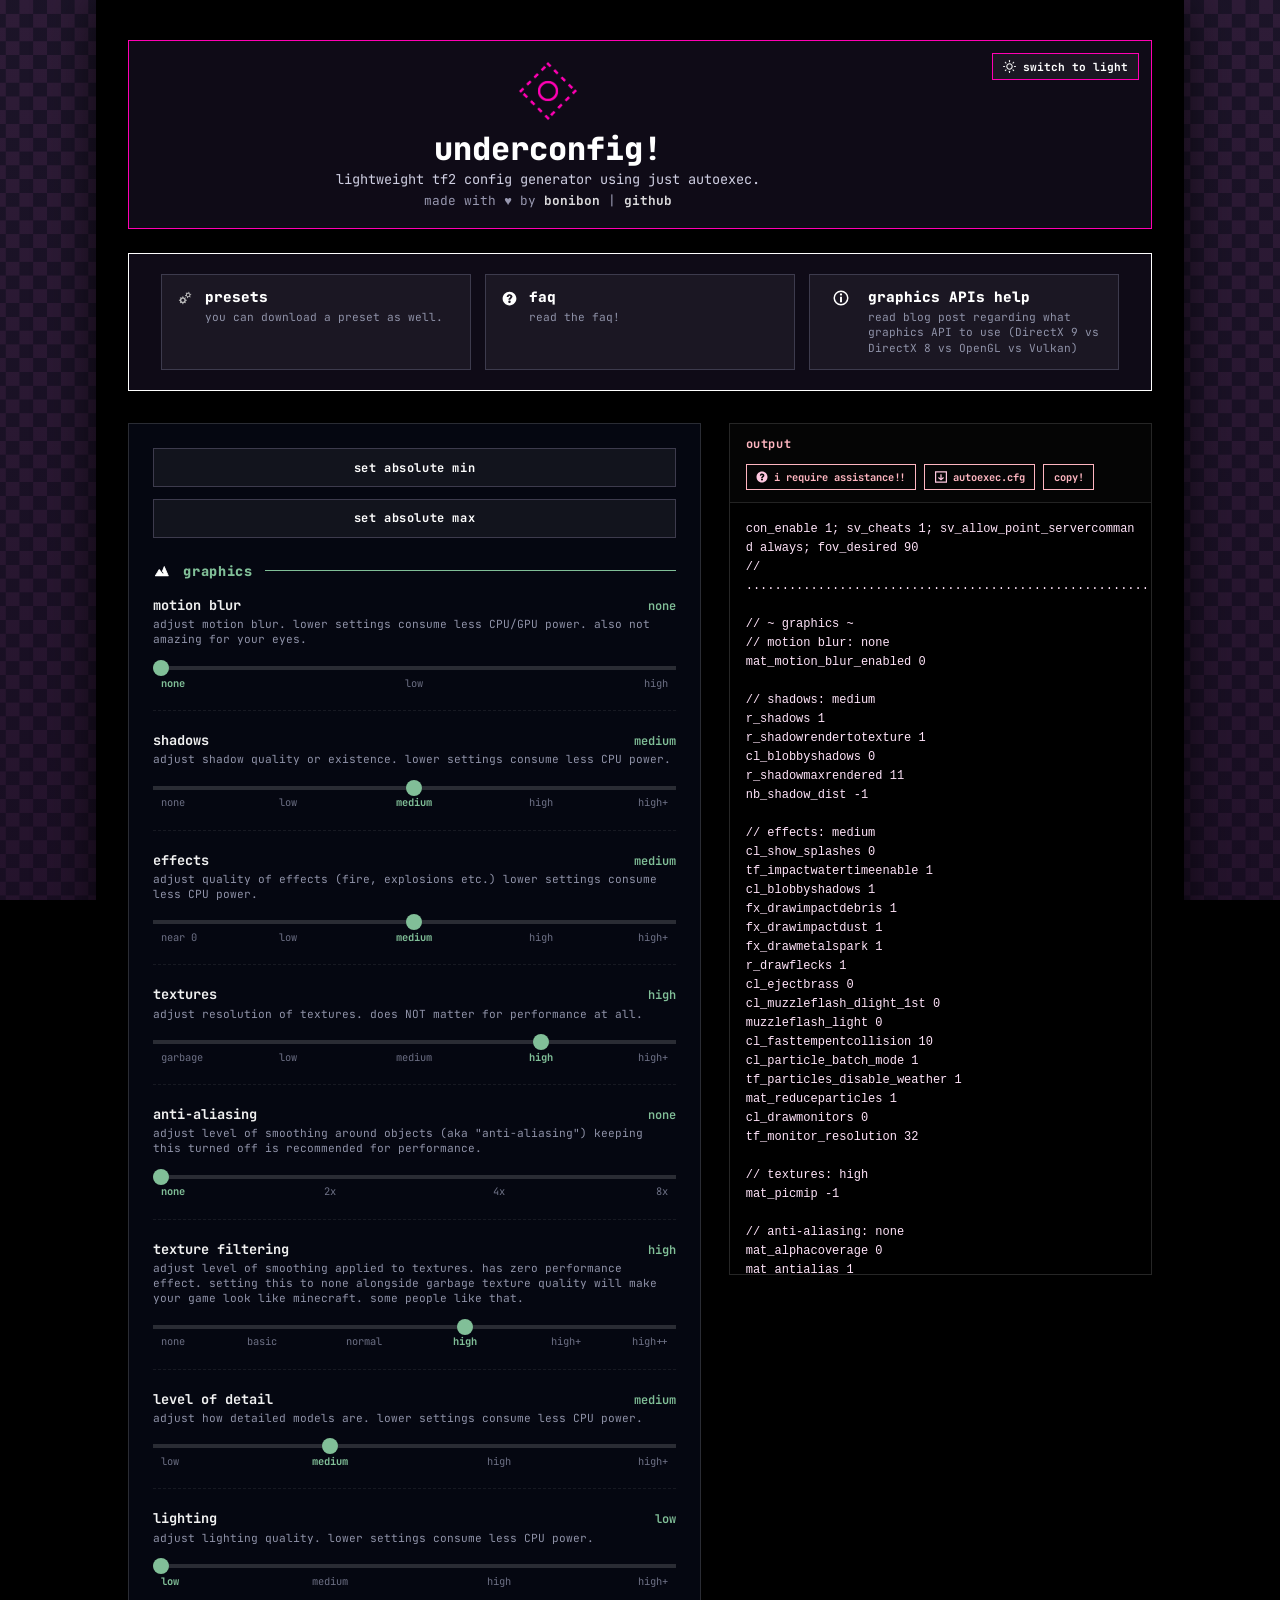
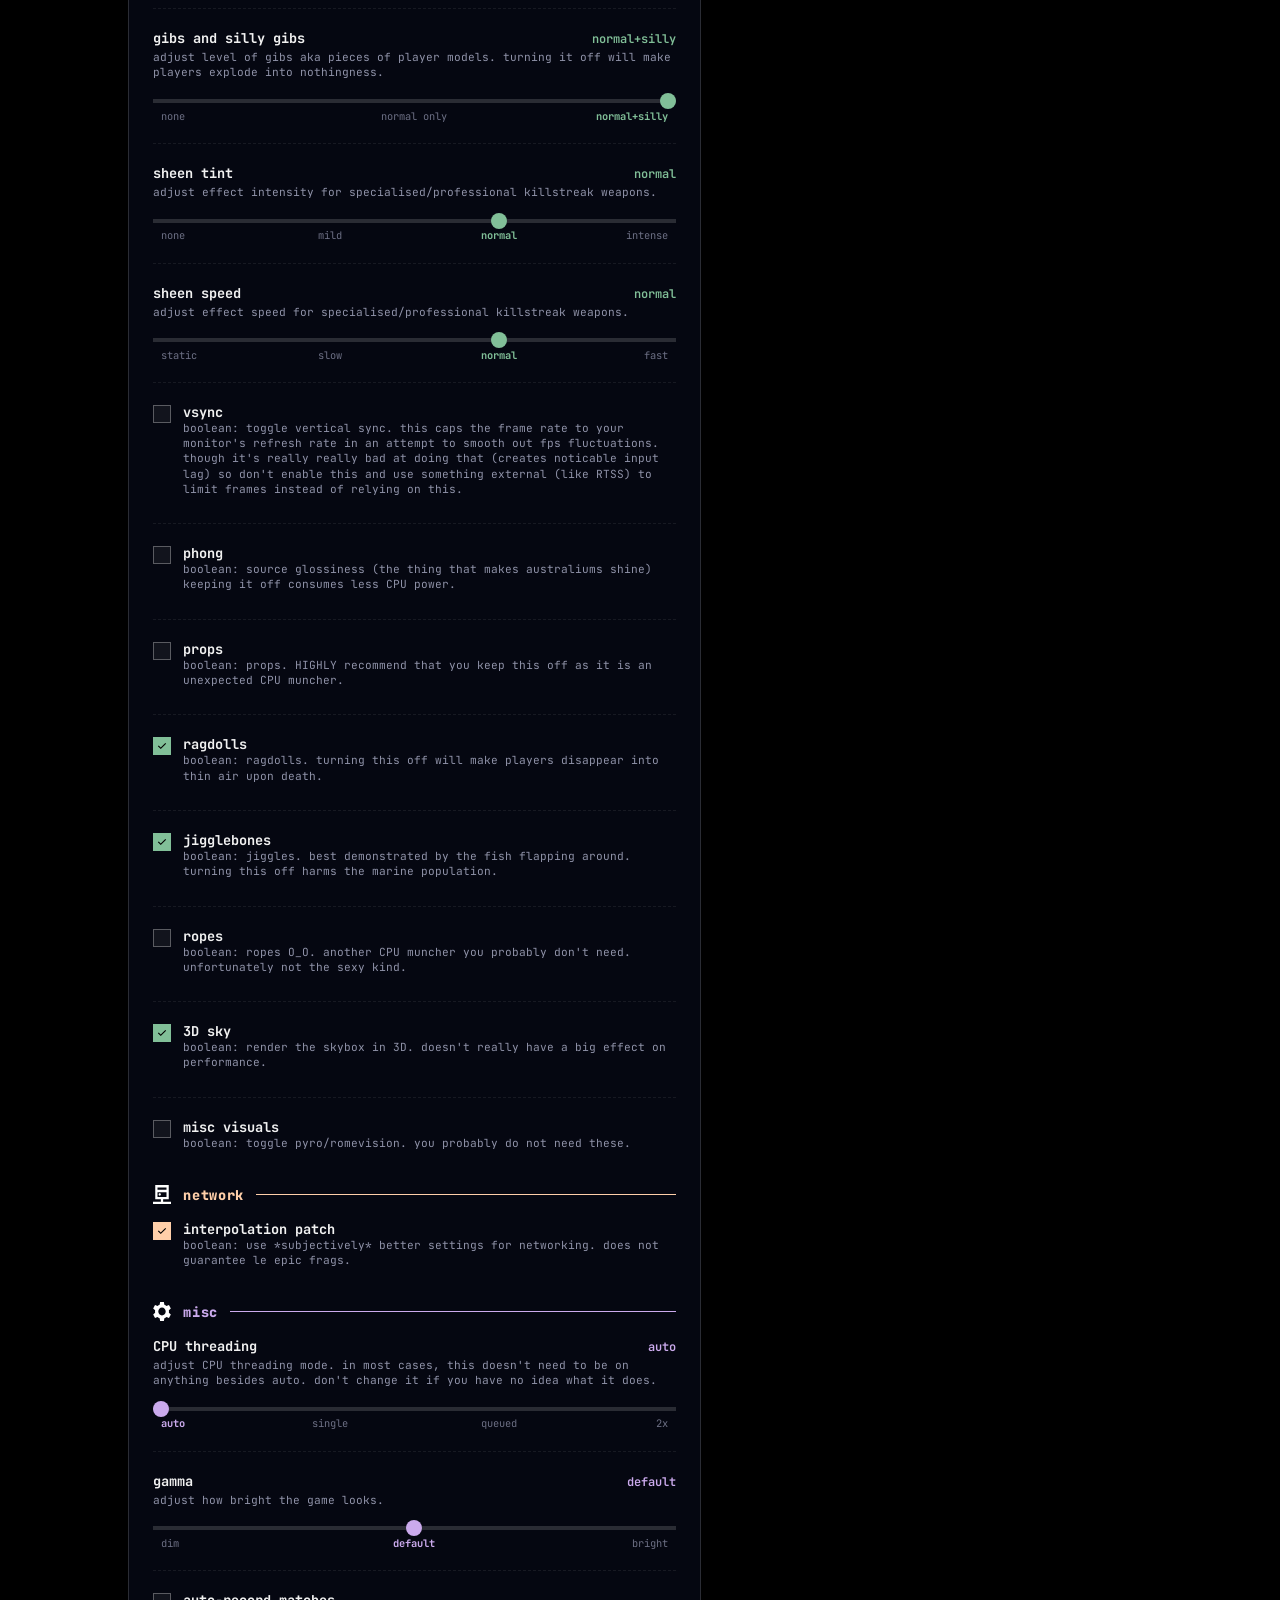
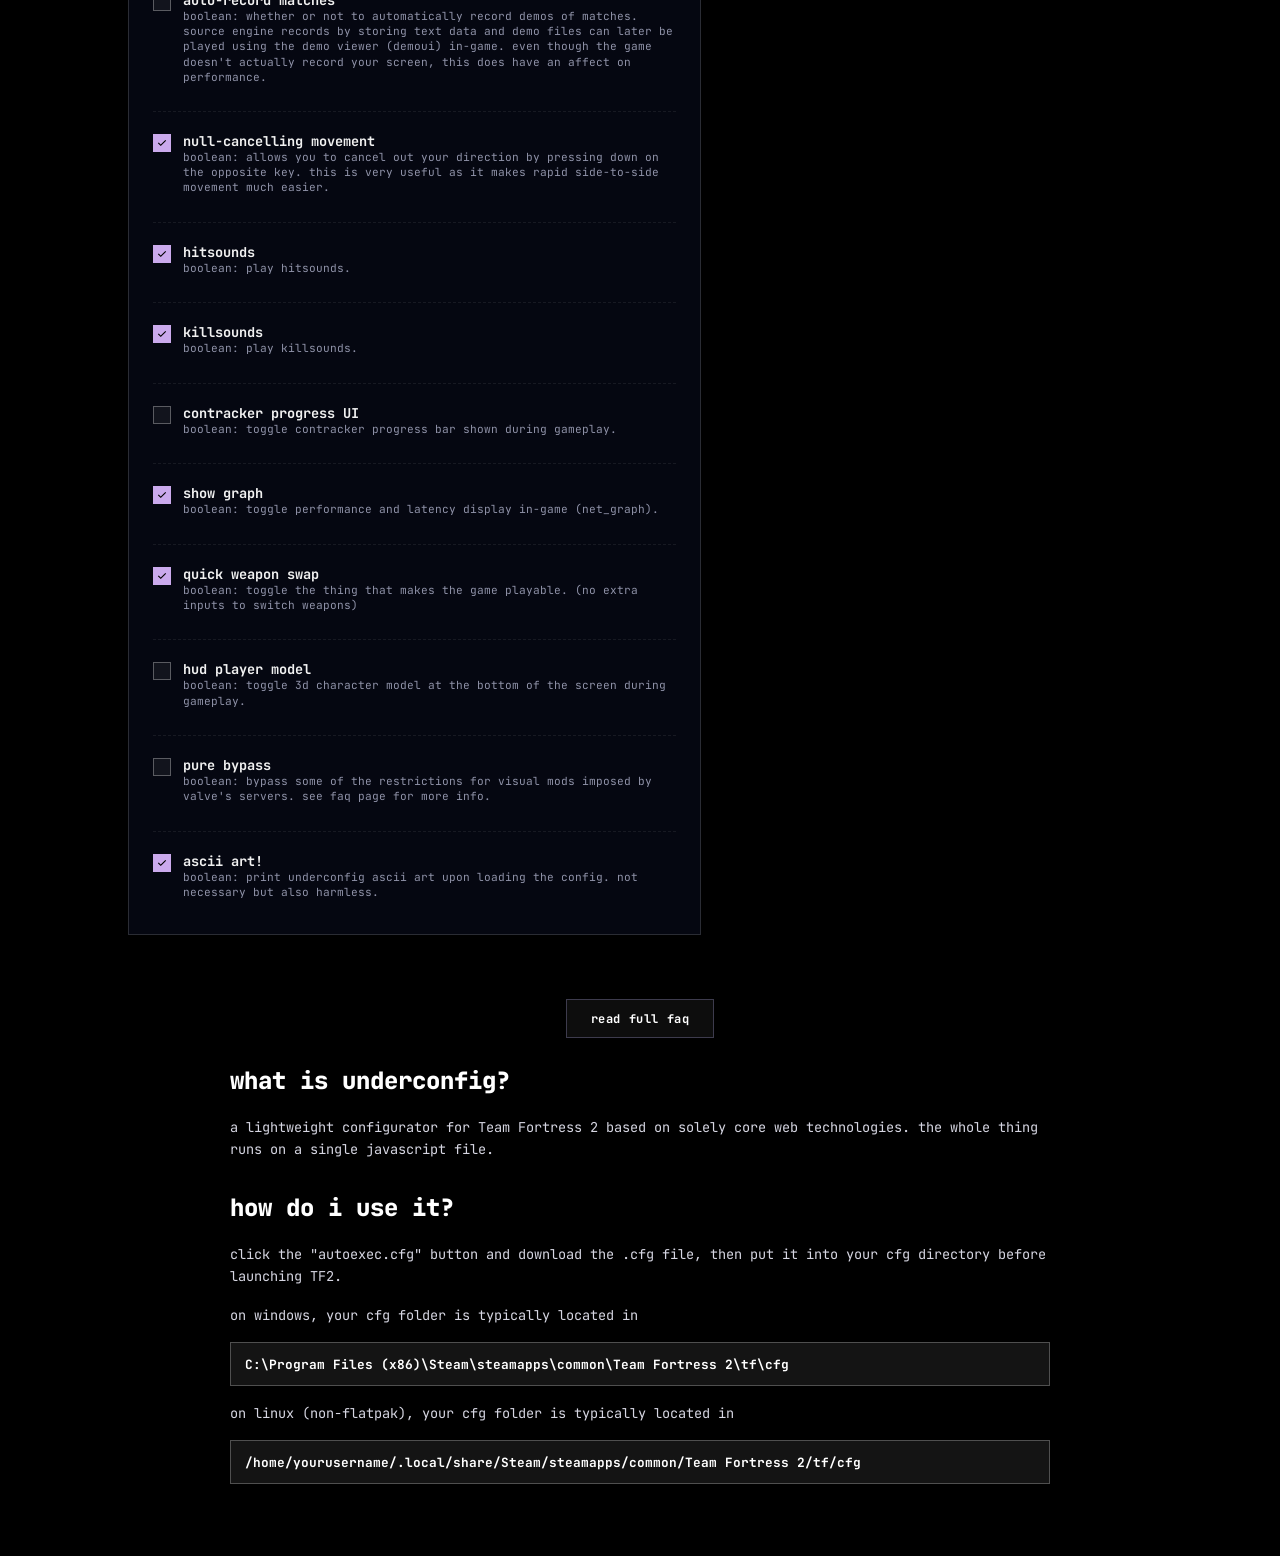
==== commit 0a0cde2e: "guh" ====
--- a/index.html
+++ b/index.html
@@ -5,7 +5,7 @@
     <meta charset="UTF-8" />
     <meta name="viewport" content="width=device-width, initial-scale=1.0" />
     <title>underconfig!</title>
-    <meta name="description" content="lightweight and fast tf2 config generator utilising just autoexec.">
+    <meta name="description" content="lightweight tf2 config generator using just autoexec.">
     <link rel="icon" type="image/png" href="assets/uconf-logo.png" />
     <link rel="stylesheet" href="style.css" />
     <script>
@@ -25,36 +25,35 @@
           <img src="assets/uconf-logo.png" class="ulogo nodrag" draggable="false" />
           <div class="htext">
             <h1 class="uconf-title">underconfig!</h1>
-            <p class="uconf-desc">lightweight and fast tf2 config generator utilising just autoexec.</p>
-            <span class="uconf-author">made with ♥ by <a href="https://boni.moe/" target="_blank" rel="noopener noreferrer" class="headlink">bonibon</a> | read the <a href="https://blog.underconfig.me/faq" target="_blank" rel="noopener noreferrer" class="headlink">faq!</a> | also check out: <a href="https://blog.underconfig.me/tf2-directx9-vs-directx8-vs-opengl-vs-vulkan/" target="_blank" rel="noopener noreferrer" class="headlink">TF2: DirectX 9 vs DirectX 8 vs OpenGL vs Vulkan</a> | <a href="https://github.com/boninyaa/underconfig" target="_blank" rel="noopener noreferrer" class="headlink"> github</a></span>
+            <p class="uconf-desc">lightweight tf2 config generator using just autoexec.</p>
+            <span class="uconf-author">made with ♥ by <a href="https://boni.moe/" target="_blank" rel="noopener noreferrer" class="headlink">bonibon</a> | <a href="https://github.com/boninyaa/underconfig" target="_blank" rel="noopener noreferrer" class="headlink"> github</a></span>
           </div>
         </div>
       </header>
 
-      <section class="presets-container">
-        <p class="presets-header">you can also just download a preset.</p>
-        <div class="presets-grid">
-          <a href="presets/underconfig_SuperLight.cfg" download="underconfig_SuperLight.cfg" class="btn-preset">
-            <img src="assets/down.svg" class="preset-icon" draggable="false" />
-            <div class="preset-text">
-              <span class="preset-title">Super-Light</span>
-              <span class="preset-desc">squeeze the most amount of frames possible, reducing any hint of fidelity.</span>
+      <section class="threeoptio-container">
+        <div class="threeoptio-grid">
+          <a href="https://blog.underconfig.me/presets" target="_blank" rel="noopener noreferrer" class="btn-thro">
+            <img src="assets/2gear.svg" class="threeopt-icon" draggable="false" />
+            <div class="threeopt-text">
+              <span class="threeopt-title">presets</span>
+              <span class="threeopt-desc">you can download a preset as well.</span>
             </div>
           </a>
 
-          <a href="presets/underconfig_Optimal.cfg" download="underconfig_Optimal.cfg" class="btn-preset">
-            <img src="assets/down.svg" class="preset-icon" draggable="false" />
-            <div class="preset-text">
-              <span class="preset-title">Optimal</span>
-              <span class="preset-desc">best possible performance without making the game look too awful (this is probably the best one for most people.)</span>
+          <a href="https://blog.underconfig.me/faq" target="_blank" rel="noopener noreferrer" class="btn-thro">
+            <img src="assets/question.svg" class="threeopt-icon" draggable="false" />
+            <div class="threeopt-text">
+              <span class="threeopt-title">faq</span>
+              <span class="threeopt-desc">read the faq!</span>
             </div>
           </a>
 
-          <a href="presets/underconfig_Cinematic.cfg" download="underconfig_Cinematic.cfg" class="btn-preset">
-            <img src="assets/down.svg" class="preset-icon" draggable="false" />
-            <div class="preset-text">
-              <span class="preset-title">Cinematic</span>
-              <span class="preset-desc">max out every meaningful graphics setting. this will absolutely tank performance in favour of looks. recommended for HLAE/recording from demo files.</span>
+          <a href="https://blog.underconfig.me/tf2-directx9-vs-directx8-vs-opengl-vs-vulkan/" target="_blank" rel="noopener noreferrer" class="btn-thro">
+            <img src="assets/info.svg" class="threeopt-icon" draggable="false" />
+            <div class="threeopt-text">
+              <span class="threeopt-title">graphics APIs help</span>
+              <span class="threeopt-desc">read blog post regarding what graphics API to use (DirectX 9 vs DirectX 8 vs OpenGL vs Vulkan)</span>
             </div>
           </a>
         </div>
@@ -99,7 +98,7 @@
 
         <div class="faq-snippet-content">
           <h2 class="blog-subheading">what is underconfig?</h2>
-          <p>a lightweight configurator for Team Fortress 2 based on solely core web technologies. the whole thing runs on a single javascript file without utilising any CDNs and the UI consists of basic html and css.</p>
+          <p>a lightweight configurator for Team Fortress 2 based on solely core web technologies. the whole thing runs on a single javascript file.</p>
 
 <h2 class="blog-subheading">how do i use it?</h2>
 
@@ -114,7 +113,7 @@
         </div>
       </section>
     </div>
+    <script src="load.js"></script>
     <script src="generator.js"></script>
-    <script src="refresh.js"></script>
   </body>
 </html>
--- a/style.css
+++ b/style.css
@@ -85,6 +85,12 @@
   box-shadow: 0 0 45px rgba(0, 0, 0, 0.75);
 }
 
+.threeopt-icon[src="assets/info.svg"] {
+  width: 1.9rem;
+  height: 1.9rem;
+  margin-top: -0.35rem;
+}
+
 .cmd-code {
   font-family: 'jbmono', monospace;
   font-size: 0.8rem;
@@ -114,7 +120,7 @@
   box-shadow: 0 4px 20px rgba(0, 0, 0, 0.4);
 }
 
-.presets-container {
+.threeoptio-container {
   width: 100%;
   margin: 0 auto 2rem auto;
   border: 1.5px solid #ffffff;
@@ -126,7 +132,7 @@
   align-items: center;
 }
 
-.presets-header {
+.threeoptio-header {
   margin: 0 0 1rem 0;
   font-size: 0.8rem;
   font-weight: 700;
@@ -134,7 +140,7 @@
   text-align: center;
 }
 
-.presets-grid {
+.threeoptio-grid {
   display: grid;
   grid-template-columns: repeat(3, minmax(0, 1fr));
   gap: 0.85rem;
@@ -143,7 +149,7 @@
   margin: 0 auto;
 }
 
-.btn-preset {
+.btn-thro {
   display: flex;
   align-items: flex-start;
   gap: 0.75rem;
@@ -158,19 +164,19 @@
   text-decoration: none;
 }
 
-.btn-preset:hover {
+.btn-thro:hover {
   background: #ffffff;
   color: #000000;
   border-color: #ffffff;
 }
 
-.btn-preset:active {
+.btn-thro:active {
   background: #e0e0e0;
   color: #000000;
   border-color: #e0e0e0;
 }
 
-.preset-icon {
+.threeopt-icon {
   width: 0.95rem;
   height: 0.95rem;
   filter: invert(1);
@@ -178,38 +184,38 @@
   margin-top: 0.15rem;
 }
 
-.btn-preset:hover .preset-icon,
-.btn-preset:active .preset-icon {
+.btn-thro:hover .threeopt-icon,
+.btn-thro:active .threeopt-icon {
   filter: brightness(0);
 }
 
-.preset-text {
+.threeopt-text {
   display: flex;
   flex-direction: column;
   gap: 0.3rem;
 }
 
-.preset-title {
+.threeopt-title {
   font-size: 0.9rem;
   font-weight: 800;
   color: #ffffff;
   line-height: 1.2;
 }
 
-.preset-desc {
+.threeopt-desc {
   font-size: 0.7rem;
   font-weight: 400;
   color: #8f92a8;
   line-height: 1.35;
 }
 
-.btn-preset:hover .preset-title,
-.btn-preset:active .preset-title {
+.btn-thro:hover .threeopt-title,
+.btn-thro:active .threeopt-title {
   color: #000000;
 }
 
-.btn-preset:hover .preset-desc,
-.btn-preset:active .preset-desc {
+.btn-thro:hover .threeopt-desc,
+.btn-thro:active .threeopt-desc {
   color: #222222;
 }
 
@@ -774,7 +780,7 @@
 }
 
 html.light-mode .heading-container,
-html.light-mode .presets-container,
+html.light-mode .threeoptio-container,
 html.light-mode .adjustments,
 html.light-mode .outputpanel,
 html.light-mode .faq-snippet {
@@ -795,11 +801,11 @@
     width: 100%;
   }
 
-  .presets-container {
+  .threeoptio-container {
     padding: 1rem 1.25rem;
   }
 
-  .presets-grid {
+  .threeoptio-grid {
     grid-template-columns: minmax(0, 1fr);
   }
 
